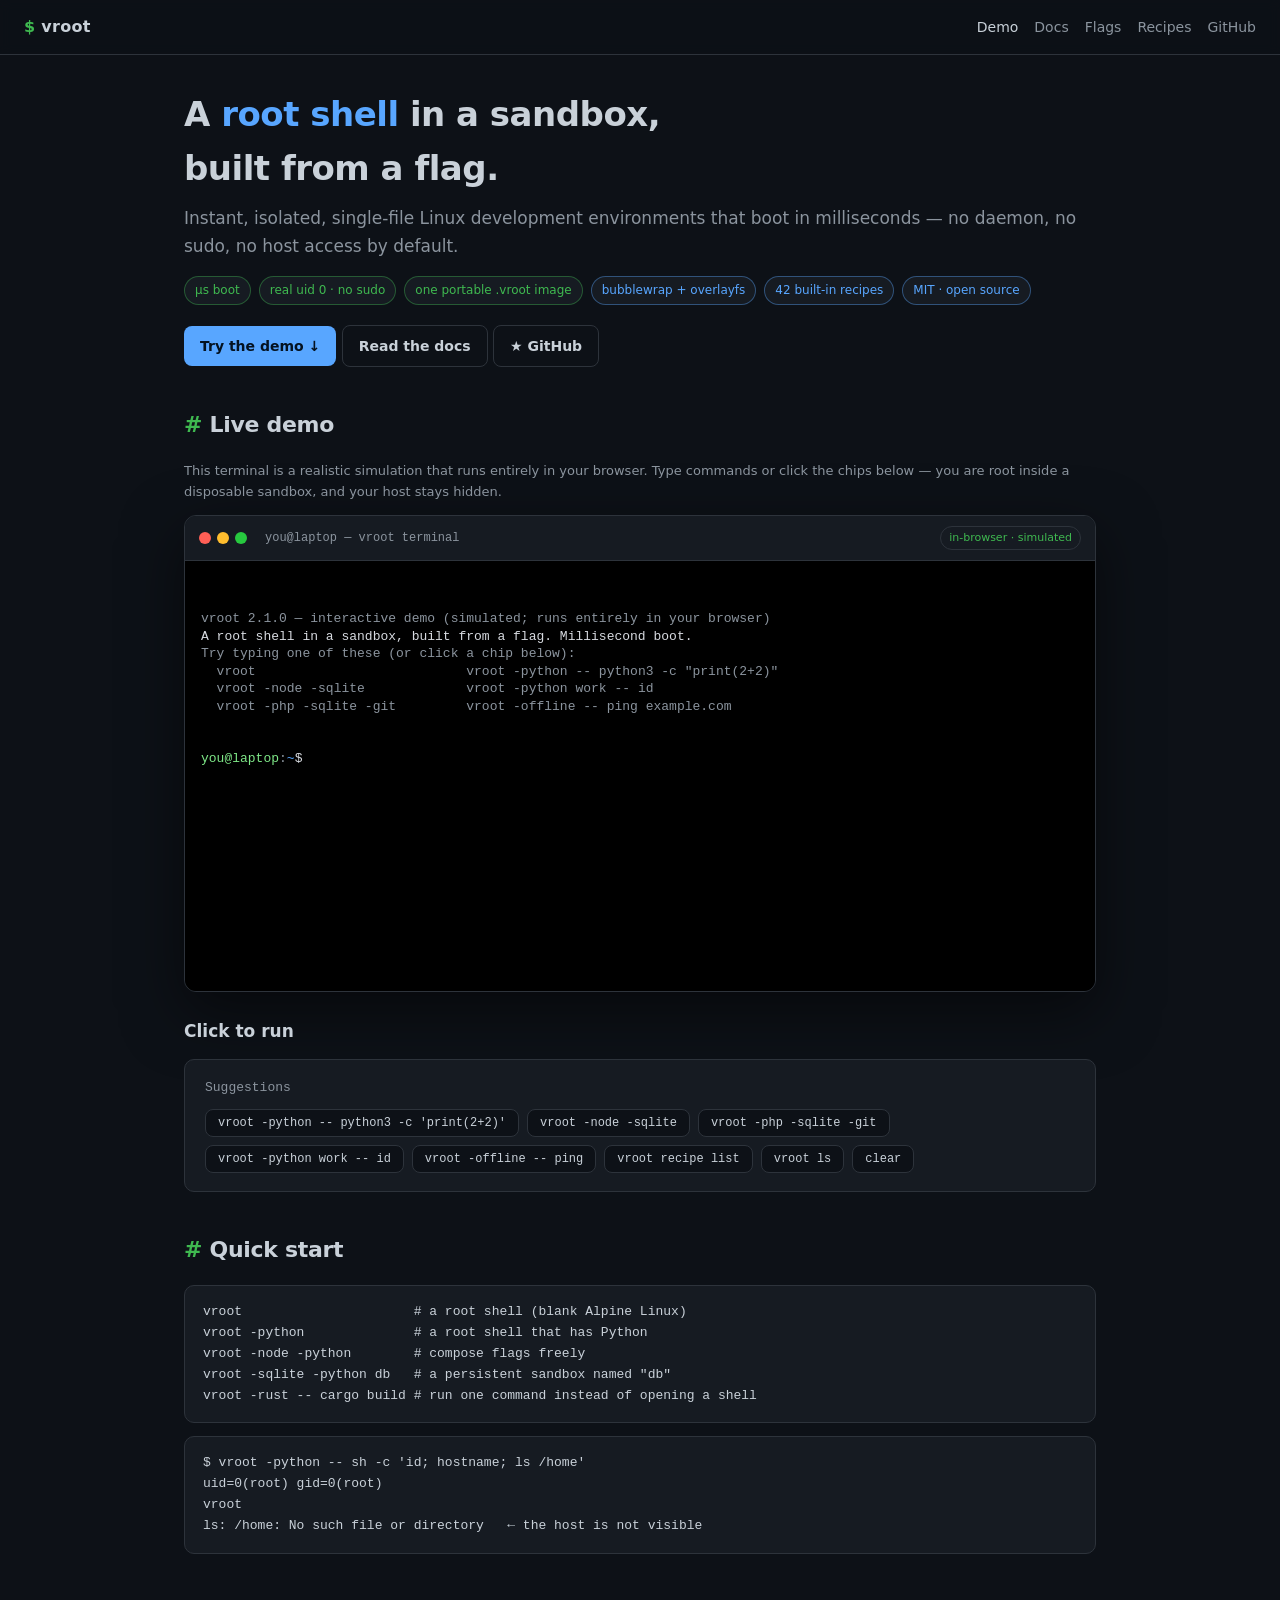
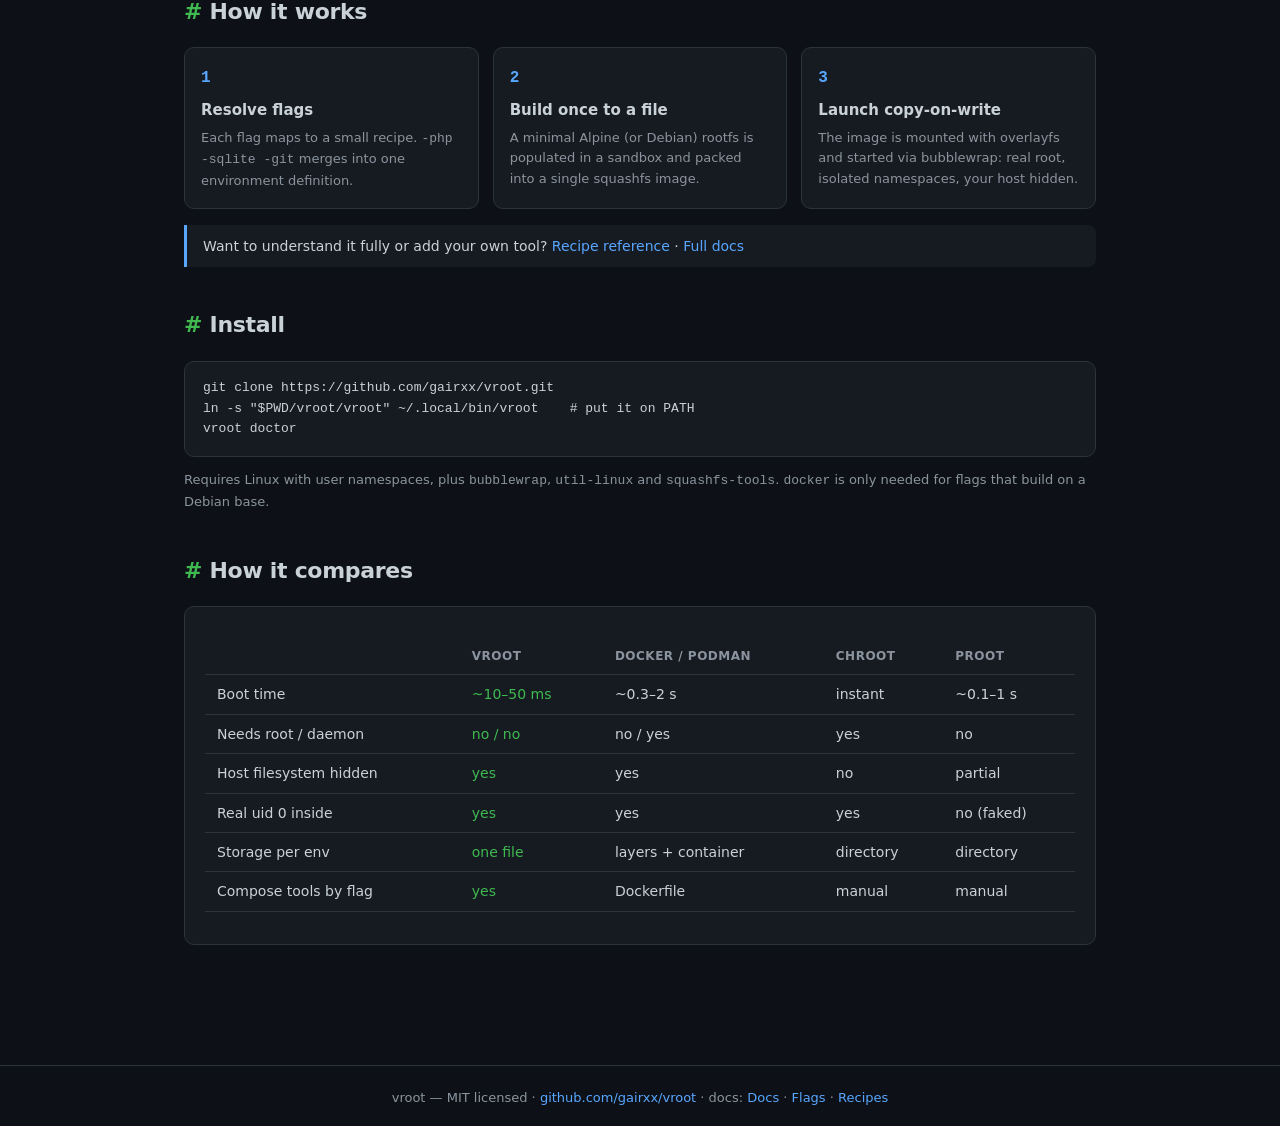
==== index.html @ 95943acd "gh-pages: 2.1.0, .vroot image type, filetype command" ====
<!DOCTYPE html>
<html lang="en">
<head>
<meta charset="utf-8">
<meta name="viewport" content="width=device-width, initial-scale=1">
<title>vroot — a root shell in a sandbox: instant, isolated, single-file Linux environments</title>
<meta name="description" content="vroot gives you an instant, isolated Linux root shell built from a flag. Lightweight Docker, proot and chroot alternative with no daemon and no sudo. Try the live interactive demo.">
<meta name="keywords" content="root shell sandbox, unprivileged sandbox, container alternative, proot alternative, chroot alternative, bubblewrap, overlayfs, user namespaces, docker alternative, isolated dev shell, single-file environment, root without sudo">
<meta property="og:title" content="vroot — a root shell in a sandbox">
<meta property="og:description" content="Instant, isolated, single-file Linux development environments built from a flag. No daemon, no sudo, millisecond boot.">
<meta property="og:type" content="website">
<meta property="og:url" content="https://gairxx.github.io/vroot/">
<link rel="stylesheet" href="style.css">
<link rel="icon" href="data:image/svg+xml,<svg xmlns='http://www.w3.org/2000/svg' viewBox='0 0 100 100'><text y='.9em' font-size='90'>🐚</text></svg>">
</head>
<body>

<nav>
  <div class="brand"><span class="dot">$</span> vroot</div>
  <div class="links">
    <a href="." class="active">Demo</a>
    <a href="docs.html">Docs</a>
    <a href="flags.html">Flags</a>
    <a href="recipes.html">Recipes</a>
    <a href="https://github.com/gairxx/vroot" target="_blank" rel="noopener">GitHub</a>
  </div>
</nav>

<div class="container">

  <header class="hero">
    <h1>A <span class="accent">root shell</span> in a sandbox,<br>built from a flag.</h1>
    <p>Instant, isolated, single-file Linux development environments that boot in
    milliseconds — no daemon, no sudo, no host access by default.</p>
    <div class="badges">
      <span class="badge g">µs boot</span>
      <span class="badge g">real uid 0 · no sudo</span>
      <span class="badge g">one portable .vroot image</span>
      <span class="badge b">bubblewrap + overlayfs</span>
      <span class="badge b">42 built-in recipes</span>
      <span class="badge b">MIT · open source</span>
    </div>
    <p>
      <a class="btn" href="#demo">Try the demo ↓</a>
      <a class="btn ghost" href="docs.html">Read the docs</a>
      <a class="btn ghost" href="https://github.com/gairxx/vroot" target="_blank" rel="noopener">★ GitHub</a>
    </p>
  </header>

  <!-- ================= INTERACTIVE DEMO ================= -->
  <section id="demo">
    <h2><span class="hash">#</span> Live demo</h2>
    <p class="note">This terminal is a realistic simulation that runs entirely in
    your browser. Type commands or click the chips below — you are root inside a
    disposable sandbox, and your host stays hidden.</p>

    <div class="term-wrap">
      <div class="term-head">
        <div class="dots"><span class="dot r"></span><span class="dot y"></span><span class="dot g"></span></div>
        <span class="title">you@laptop — vroot terminal</span>
        <span class="tag">in-browser · simulated</span>
      </div>
      <div class="term" id="term" tabindex="0">
        <div id="term-out"></div>
        <div class="in" id="term-in">
          <span id="term-prompt"></span>
          <input id="term-input" type="text" spellcheck="false" autocomplete="off" autocapitalize="off" aria-label="terminal input">
        </div>
      </div>
    </div>

    <h3>Click to run</h3>
    <div class="card">
      <p class="mono" style="margin:0 0 10px;color:var(--muted)">Suggestions</p>
      <div class="chips">
        <button class="chip" onclick="vrootDemoRun('vroot -python -- python3 -c \'print(2+2)\'')">vroot -python -- python3 -c 'print(2+2)'</button>
        <button class="chip" onclick="vrootDemoRun('vroot -node -sqlite')">vroot -node -sqlite</button>
        <button class="chip" onclick="vrootDemoRun('vroot -php -sqlite -git -- php -v | head -1')">vroot -php -sqlite -git</button>
        <button class="chip" onclick="vrootDemoRun('vroot -python work -- id')">vroot -python work -- id</button>
        <button class="chip" onclick="vrootDemoRun('vroot -offline -- ping example.com')">vroot -offline -- ping</button>
        <button class="chip" onclick="vrootDemoRun('vroot recipe list')">vroot recipe list</button>
        <button class="chip" onclick="vrootDemoRun('vroot ls')">vroot ls</button>
        <button class="chip" onclick="vrootDemoRun('clear')">clear</button>
      </div>
    </div>
  </section>

  <!-- ================= QUICK START ================= -->
  <section id="quickstart">
    <h2><span class="hash">#</span> Quick start</h2>
    <pre class="code-block"><code>vroot                      # a root shell (blank Alpine Linux)
vroot -python              # a root shell that has Python
vroot -node -python        # compose flags freely
vroot -sqlite -python db   # a persistent sandbox named "db"
vroot -rust -- cargo build # run one command instead of opening a shell</code></pre>
    <pre class="code-block"><code>$ vroot -python -- sh -c 'id; hostname; ls /home'
uid=0(root) gid=0(root)
vroot
ls: /home: No such file or directory   ← the host is not visible</code></pre>
  </section>

  <!-- ================= HOW IT WORKS ================= -->
  <section id="how">
    <h2><span class="hash">#</span> How it works</h2>
    <div class="steps">
      <div class="step">
        <span class="n">1</span>
        <h4>Resolve flags</h4>
        <p>Each flag maps to a small recipe. <code>-php -sqlite -git</code> merges into one environment definition.</p>
      </div>
      <div class="step">
        <span class="n">2</span>
        <h4>Build once to a file</h4>
        <p>A minimal Alpine (or Debian) rootfs is populated in a sandbox and packed into a single squashfs image.</p>
      </div>
      <div class="step">
        <span class="n">3</span>
        <h4>Launch copy-on-write</h4>
        <p>The image is mounted with overlayfs and started via bubblewrap: real root, isolated namespaces, your host hidden.</p>
      </div>
    </div>
    <div class="callout">
      Want to understand it fully or add your own tool?
      <a href="recipes.html">Recipe reference</a> · <a href="docs.html">Full docs</a>
    </div>
  </section>

  <!-- ================= INSTALL ================= -->
  <section id="install">
    <h2><span class="hash">#</span> Install</h2>
    <pre class="code-block"><code>git clone https://github.com/gairxx/vroot.git
ln -s "$PWD/vroot/vroot" ~/.local/bin/vroot    # put it on PATH
vroot doctor</code></pre>
    <p class="note">Requires Linux with user namespaces, plus <code>bubblewrap</code>,
    <code>util-linux</code> and <code>squashfs-tools</code>. <code>docker</code> is only
    needed for flags that build on a Debian base.</p>
  </section>

  <!-- ================= COMPARISONS ================= -->
  <section id="compare">
    <h2><span class="hash">#</span> How it compares</h2>
    <div class="card" style="overflow-x:auto">
      <table>
        <thead><tr><th></th><th><b>vroot</b></th><th>Docker / Podman</th><th>chroot</th><th>proot</th></tr></thead>
        <tbody>
          <tr><td>Boot time</td><td><span class="c-grn" style="color:var(--green)">~10–50 ms</span></td><td>~0.3–2 s</td><td>instant</td><td>~0.1–1 s</td></tr>
          <tr><td>Needs root / daemon</td><td><span class="c-grn" style="color:var(--green)">no / no</span></td><td>no / yes</td><td>yes</td><td>no</td></tr>
          <tr><td>Host filesystem hidden</td><td><span class="c-grn" style="color:var(--green)">yes</span></td><td>yes</td><td>no</td><td>partial</td></tr>
          <tr><td>Real uid 0 inside</td><td><span class="c-grn" style="color:var(--green)">yes</span></td><td>yes</td><td>yes</td><td>no (faked)</td></tr>
          <tr><td>Storage per env</td><td><span class="c-grn" style="color:var(--green)">one file</span></td><td>layers + container</td><td>directory</td><td>directory</td></tr>
          <tr><td>Compose tools by flag</td><td><span class="c-grn" style="color:var(--green)">yes</span></td><td>Dockerfile</td><td>manual</td><td>manual</td></tr>
        </tbody>
      </table>
    </div>
  </section>

</div>

<footer>
  vroot — MIT licensed · <a href="https://github.com/gairxx/vroot" target="_blank" rel="noopener">github.com/gairxx/vroot</a>
  · docs: <a href="docs.html">Docs</a> · <a href="flags.html">Flags</a> · <a href="recipes.html">Recipes</a>
</footer>

<script src="app.js"></script>
<script>
  function vrootDemoRun(line) {
    var el = document.getElementById('term-input');
    var val = el.value;
    el.value = line;
    if (window.__vrootDemo) window.__vrootDemo.run(line);
    el.value = val;
  }
</script>
</body>
</html>
---- style.css ----
:root {
  --bg: #0d1117;
  --bg2: #161b22;
  --bg3: #1f2630;
  --border: #2d333b;
  --fg: #c9d1d9;
  --muted: #8b949e;
  --accent: #58a6ff;
  --green: #3fb950;
  --yellow: #d29922;
  --red: #f85149;
  --pink: #bc8cff;
  --cyan: #39c5cf;
}

* { box-sizing: border-box; }

html, body { margin: 0; padding: 0; }

body {
  background: var(--bg);
  color: var(--fg);
  font-family: "Inter", "Segoe UI", system-ui, -apple-system, sans-serif;
  line-height: 1.6;
}

a { color: var(--accent); text-decoration: none; }
a:hover { text-decoration: underline; }

pre, code, .term, .mono {
  font-family: "JetBrains Mono", "Fira Code", ui-monospace, SFMono-Regular, Menlo, Monaco, monospace;
  font-size: 13px;
}

/* ---------- nav ---------- */
nav {
  display: flex; align-items: center; gap: 18px;
  padding: 14px 24px;
  position: sticky; top: 0; z-index: 10;
  background: rgba(13,17,23,.92);
  backdrop-filter: blur(6px);
  border-bottom: 1px solid var(--border);
}
nav .brand { font-weight: 700; letter-spacing: .3px; color: var(--fg); }
nav .brand .dot { color: var(--green); }
nav .links { margin-left: auto; display: flex; gap: 16px; }
nav .links a { color: var(--muted); font-size: 14px; }
nav .links a:hover, nav .links a.active { color: var(--fg); }

/* ---------- layout ---------- */
.container { max-width: 960px; margin: 0 auto; padding: 32px 24px 80px; }

.hero { margin-bottom: 28px; }
.hero h1 { font-size: 34px; margin: 0 0 10px; letter-spacing: -.5px; }
.hero h1 .accent { color: var(--accent); }
.hero p { font-size: 17px; color: var(--muted); margin: 0 0 16px; }
.hero .sub {
  display: inline-block; background: var(--bg2); border: 1px solid var(--border);
  padding: 6px 12px; border-radius: 8px; color: var(--muted); font-size: 13px;
}

/* ---------- terminal ---------- */
.term-wrap { border: 1px solid var(--border); border-radius: 12px; overflow: hidden; box-shadow: 0 20px 60px rgba(0,0,0,.5); }
.term-head {
  display: flex; align-items: center; gap: 8px; background: var(--bg2);
  padding: 10px 14px; border-bottom: 1px solid var(--border);
}
.term-head .dots { display: flex; gap: 6px; }
.term-head .dot { width: 12px; height: 12px; border-radius: 50%; }
.term-head .dot.r { background: #ff5f56; }
.term-head .dot.y { background: #ffbd2e; }
.term-head .dot.g { background: #27c93f; }
.term-head .title { margin-left: 10px; color: var(--muted); font-size: 12px; font-family: ui-monospace, monospace; }
.term-head .tag { margin-left: auto; color: var(--green); font-size: 11px; border: 1px solid var(--border); padding: 2px 8px; border-radius: 999px; }

.term {
  background: #000;
  height: 430px; overflow-y: auto; padding: 14px 16px;
  color: #d7dae0; line-height: 1.35; white-space: pre-wrap; word-break: break-word;
  cursor: text;
}
.term::selection, .term .sel { background: rgba(88,166,255,.3); }

.term .c-host { color: #7ee787; }
.term .c-root { color: #ff7b72; font-weight: 600; }
.term .c-fg   { color: #d7dae0; }
.term .c-mut  { color: #8b949e; }
.term .c-acc  { color: #58a6ff; }
.term .c-grn  { color: #3fb950; }
.term .c-ylw  { color: #d29922; }
.term .c-red  { color: #ff7b72; }
.term .c-pnk  { color: #bc8cff; }
.term .c-cyn  { color: #39c5cf; }

.term .in { display: flex; align-items: center; }
#term-input {
  background: transparent; border: 0; outline: 0; color: #d7dae0;
  font: inherit; flex: 1; margin-left: 0; padding: 0; caret-color: #58a6ff; min-width: 30px;
}
.term .caret { display: inline-block; width: 8px; height: 15px; background: #d7dae0; margin-left: 2px; animation: blink 1s steps(1) infinite; vertical-align: text-bottom; }
@keyframes blink { 50% { opacity: 0; } }

.term .hint { border-top: 1px dashed #2d333b; }

/* ---------- sections ---------- */
section { margin: 40px 0; }
h2 { font-size: 22px; letter-spacing: -.3px; }
h2 .hash { color: var(--green); }
h3 { font-size: 17px; margin: 26px 0 8px; }

.card {
  background: var(--bg2); border: 1px solid var(--border); border-radius: 10px;
  padding: 18px 20px; margin: 14px 0;
}

pre.code-block {
  background: var(--bg2); border: 1px solid var(--border); border-radius: 10px;
  padding: 16px 18px; overflow-x: auto; font-size: 13px;
}

code.inline { background: var(--bg2); border: 1px solid var(--border); padding: 1px 6px; border-radius: 5px; font-size: 12px; }

/* ---------- tables ---------- */
table { width: 100%; border-collapse: collapse; margin: 14px 0; font-size: 14px; }
th, td { text-align: left; padding: 8px 12px; border-bottom: 1px solid var(--border); }
th { color: var(--muted); font-weight: 600; font-size: 12px; text-transform: uppercase; letter-spacing: .5px; }
td code { font-size: 12px; }
tr:hover td { background: var(--bg3); }

/* ---------- badges ---------- */
.badges { display: flex; flex-wrap: wrap; gap: 8px; margin: 8px 0 20px; }
.badge {
  background: var(--bg2); border: 1px solid var(--border); color: var(--muted);
  font-size: 12px; padding: 4px 10px; border-radius: 999px;
}
.badge.g { color: var(--green); border-color: rgba(63,185,80,.4); }
.badge.b { color: var(--accent); border-color: rgba(88,166,255,.4); }

/* ---------- steps ---------- */
.steps { display: grid; grid-template-columns: repeat(auto-fit, minmax(220px, 1fr)); gap: 14px; margin: 16px 0; }
.step { background: var(--bg2); border: 1px solid var(--border); border-radius: 10px; padding: 16px; }
.step .n { color: var(--accent); font-weight: 700; font-family: ui-monospace, monospace; }
.step h4 { margin: 6px 0 6px; font-size: 15px; }
.step p { margin: 0; font-size: 13px; color: var(--muted); }

/* ---------- footer ---------- */
footer {
  border-top: 1px solid var(--border); padding: 22px 24px; text-align: center;
  color: var(--muted); font-size: 13px;
}

/* ---------- misc ---------- */
.btn {
  display: inline-block; background: var(--accent); color: #041220; font-weight: 600;
  padding: 9px 16px; border-radius: 8px; font-size: 14px;
}
.btn:hover { text-decoration: none; filter: brightness(1.1); }
.btn.ghost { background: transparent; color: var(--fg); border: 1px solid var(--border); }

.note { font-size: 13px; color: var(--muted); }
.chips { display: flex; flex-wrap: wrap; gap: 8px; }
.chip {
  background: var(--bg); border: 1px solid var(--border); color: var(--fg);
  font-family: ui-monospace, mono, monospace; font-size: 12px; padding: 6px 12px;
  border-radius: 8px; cursor: pointer; text-align: left;
}
.chip:hover { border-color: var(--accent); color: var(--accent); background: var(--bg3); }
.callout {
  border-left: 3px solid var(--accent); background: var(--bg2);
  padding: 10px 16px; border-radius: 0 8px 8px 0; font-size: 14px;
}
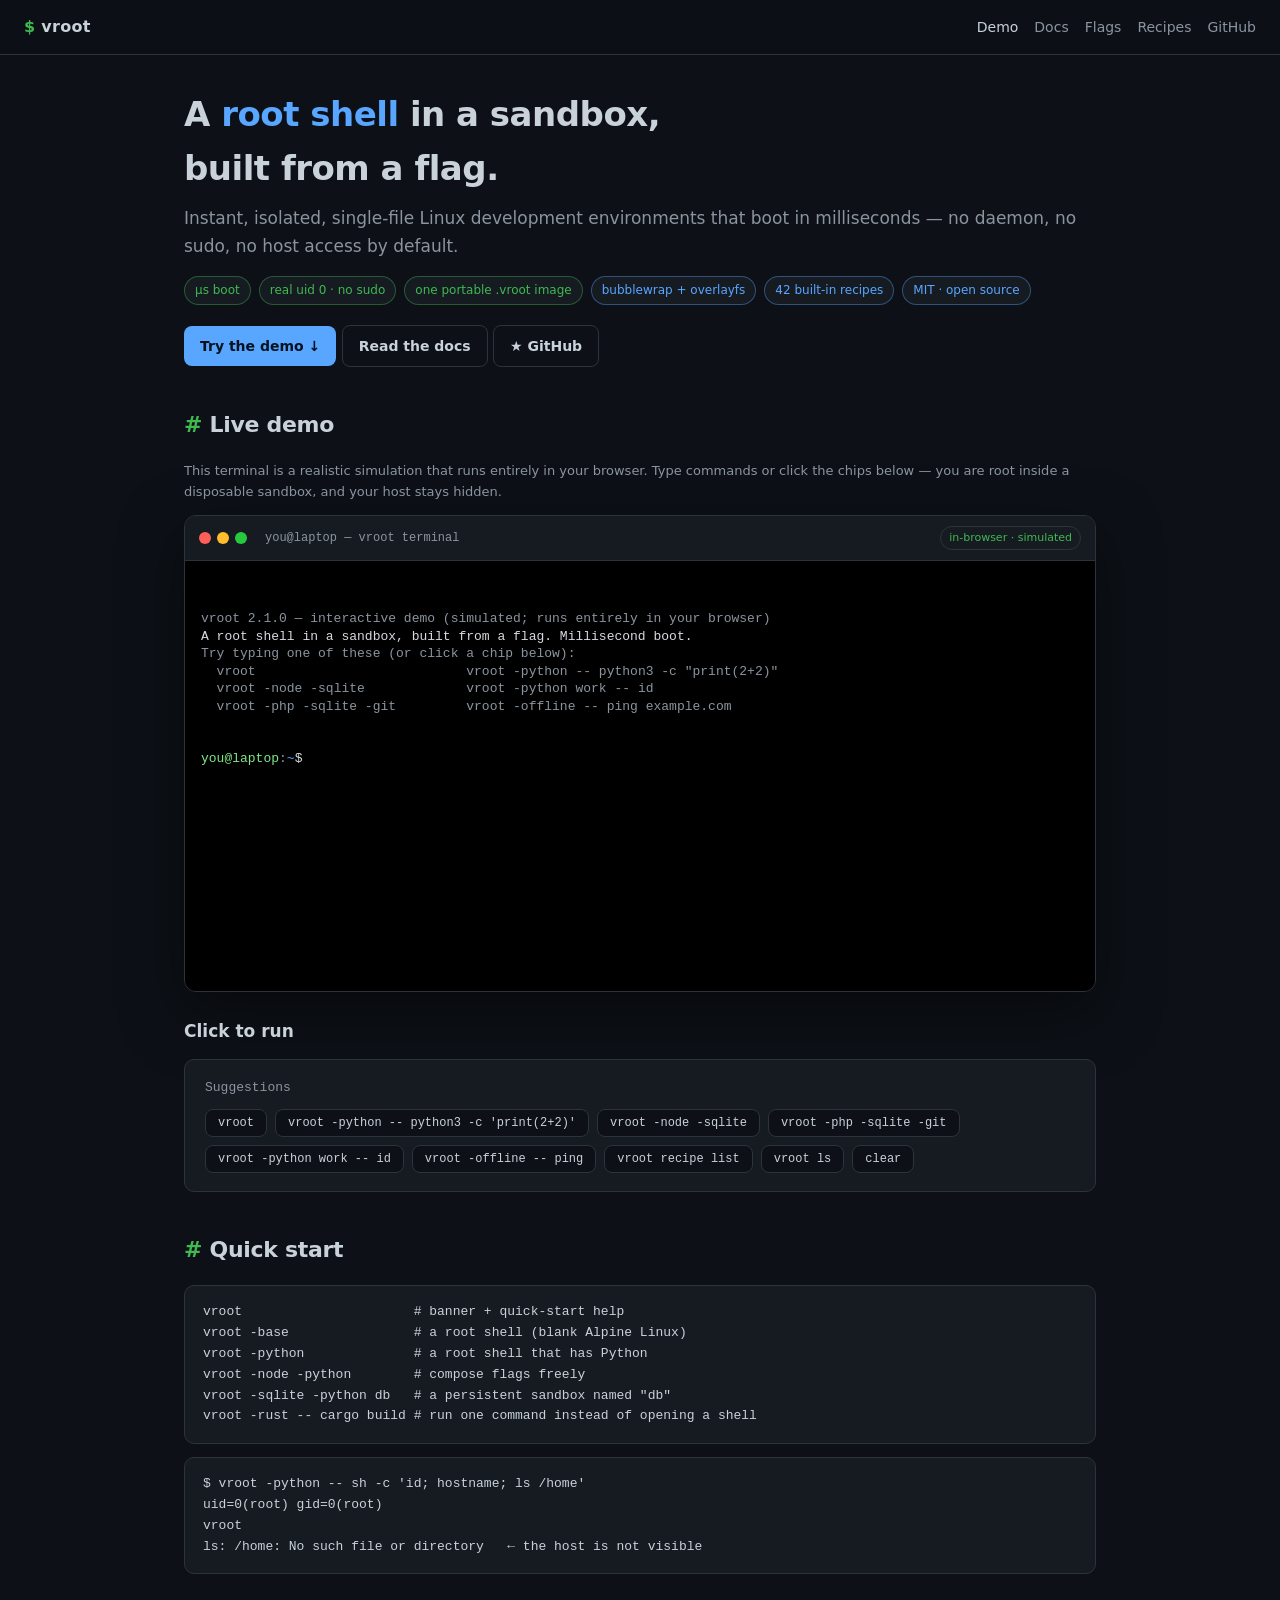
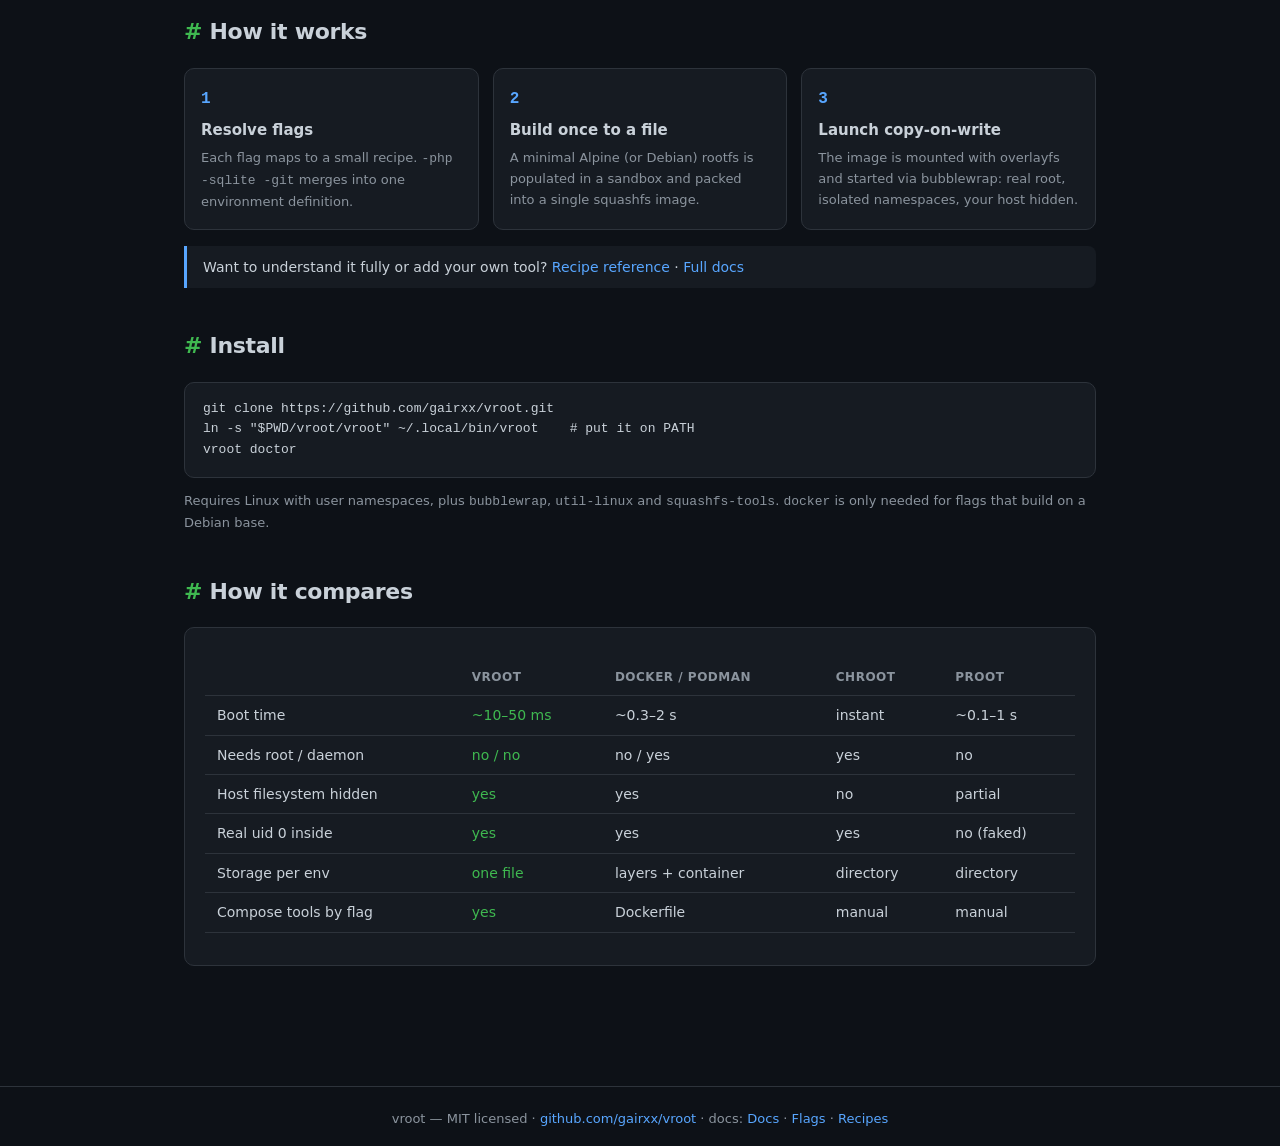
==== commit 2b6e0fe5: "gh-pages: bare 'vroot' shows ASCII banner + quick start" ====
--- a/index.html
+++ b/index.html
@@ -73,6 +73,7 @@
     <div class="card">
       <p class="mono" style="margin:0 0 10px;color:var(--muted)">Suggestions</p>
       <div class="chips">
+        <button class="chip" onclick="vrootDemoRun('vroot')">vroot</button>
         <button class="chip" onclick="vrootDemoRun('vroot -python -- python3 -c \'print(2+2)\'')">vroot -python -- python3 -c 'print(2+2)'</button>
         <button class="chip" onclick="vrootDemoRun('vroot -node -sqlite')">vroot -node -sqlite</button>
         <button class="chip" onclick="vrootDemoRun('vroot -php -sqlite -git -- php -v | head -1')">vroot -php -sqlite -git</button>
@@ -88,7 +89,8 @@
   <!-- ================= QUICK START ================= -->
   <section id="quickstart">
     <h2><span class="hash">#</span> Quick start</h2>
-    <pre class="code-block"><code>vroot                      # a root shell (blank Alpine Linux)
+    <pre class="code-block"><code>vroot                      # banner + quick-start help
+vroot -base                # a root shell (blank Alpine Linux)
 vroot -python              # a root shell that has Python
 vroot -node -python        # compose flags freely
 vroot -sqlite -python db   # a persistent sandbox named "db"
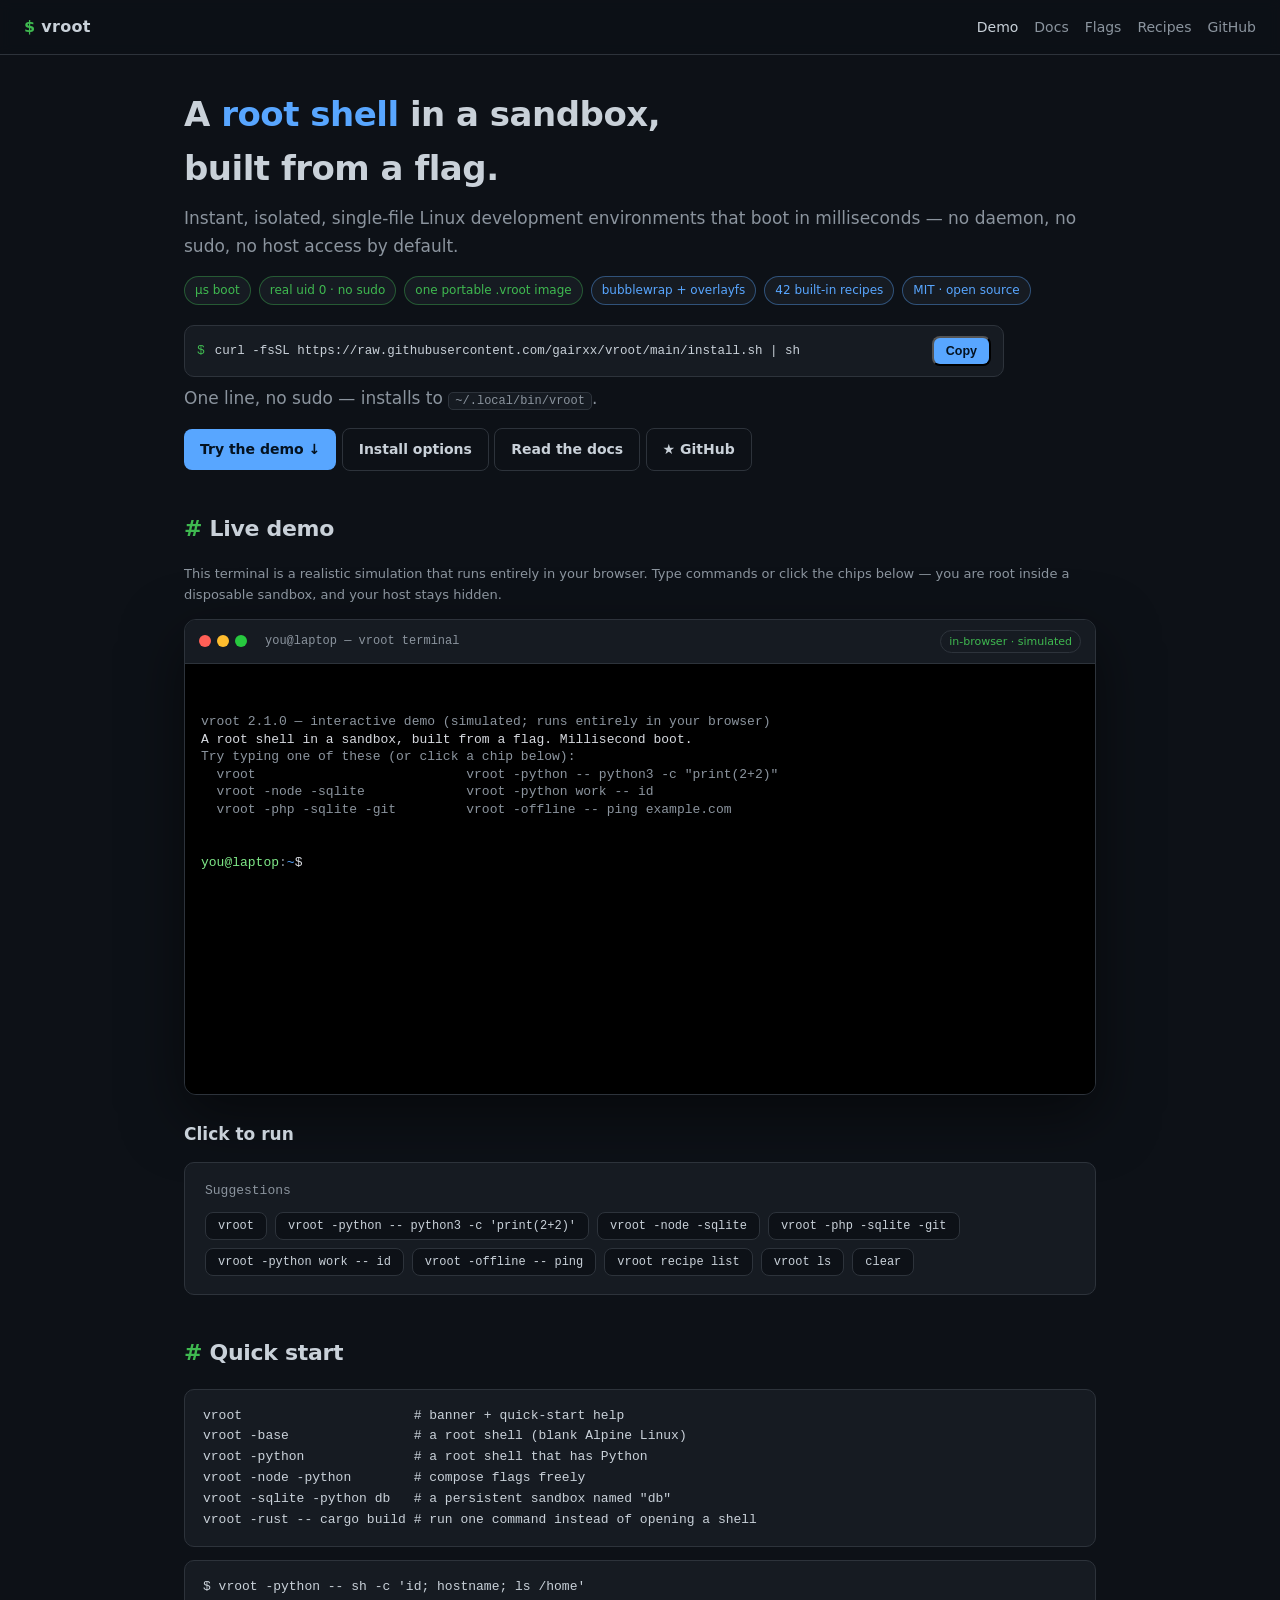
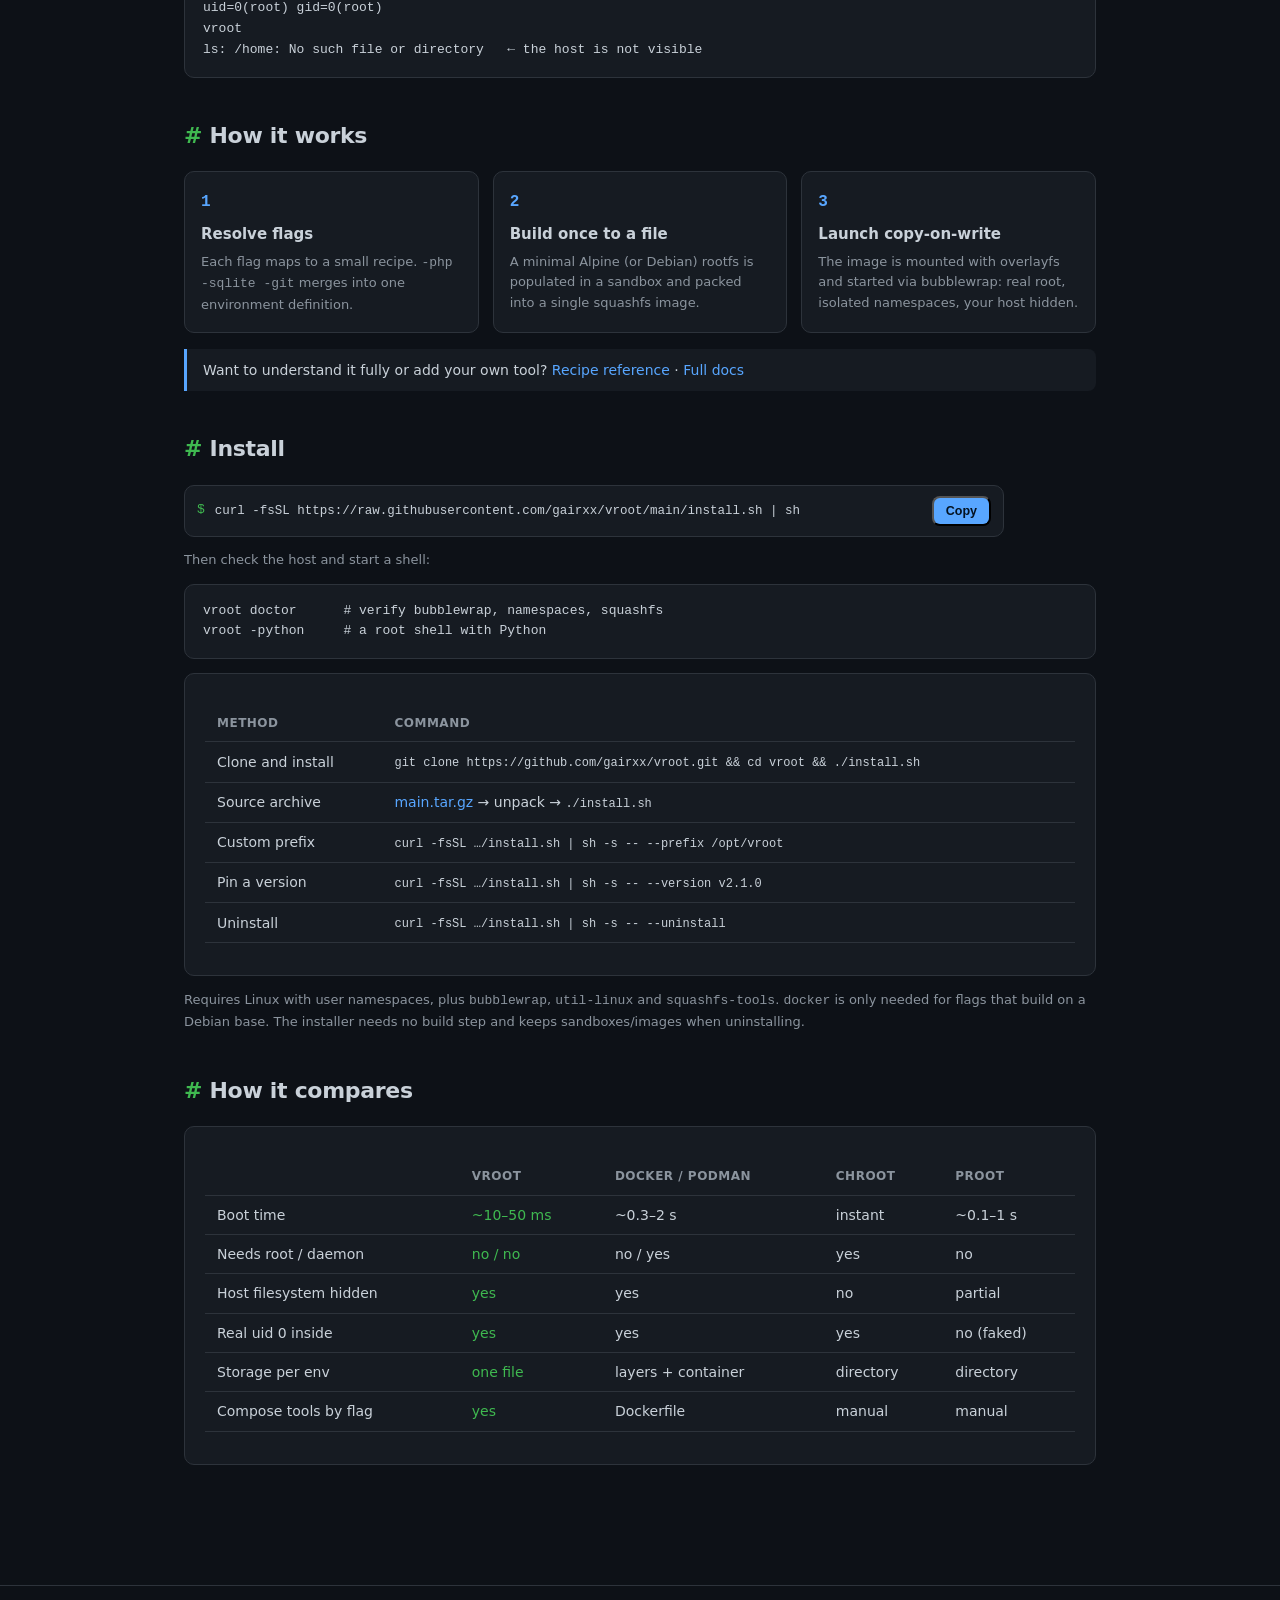
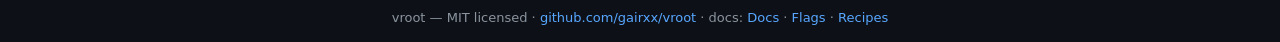
==== commit 800b7e54: "site: one-line install with copy buttons" ====
--- a/index.html
+++ b/index.html
@@ -40,8 +40,15 @@
       <span class="badge b">42 built-in recipes</span>
       <span class="badge b">MIT · open source</span>
     </div>
+    <div class="install-strip">
+      <span class="prompt">$</span>
+      <code>curl -fsSL https://raw.githubusercontent.com/gairxx/vroot/main/install.sh | sh</code>
+      <button class="btn copy-btn" type="button" data-copy="curl -fsSL https://raw.githubusercontent.com/gairxx/vroot/main/install.sh | sh">Copy</button>
+    </div>
+    <p class="note" style="margin-top:-2px">One line, no sudo — installs to <code class="inline">~/.local/bin/vroot</code>.</p>
     <p>
       <a class="btn" href="#demo">Try the demo ↓</a>
+      <a class="btn ghost" href="#install">Install options</a>
       <a class="btn ghost" href="docs.html">Read the docs</a>
       <a class="btn ghost" href="https://github.com/gairxx/vroot" target="_blank" rel="noopener">★ GitHub</a>
     </p>
@@ -74,7 +81,7 @@
       <p class="mono" style="margin:0 0 10px;color:var(--muted)">Suggestions</p>
       <div class="chips">
         <button class="chip" onclick="vrootDemoRun('vroot')">vroot</button>
-        <button class="chip" onclick="vrootDemoRun('vroot -python -- python3 -c \'print(2+2)\'')">vroot -python -- python3 -c 'print(2+2)'</button>
+        <button class="chip" onclick="vrootDemoRun('vroot -python -- python3 -c \'print(2+2)\')">vroot -python -- python3 -c 'print(2+2)'</button>
         <button class="chip" onclick="vrootDemoRun('vroot -node -sqlite')">vroot -node -sqlite</button>
         <button class="chip" onclick="vrootDemoRun('vroot -php -sqlite -git -- php -v | head -1')">vroot -php -sqlite -git</button>
         <button class="chip" onclick="vrootDemoRun('vroot -python work -- id')">vroot -python work -- id</button>
@@ -130,12 +137,29 @@
   <!-- ================= INSTALL ================= -->
   <section id="install">
     <h2><span class="hash">#</span> Install</h2>
-    <pre class="code-block"><code>git clone https://github.com/gairxx/vroot.git
-ln -s "$PWD/vroot/vroot" ~/.local/bin/vroot    # put it on PATH
-vroot doctor</code></pre>
+    <div class="install-strip">
+      <span class="prompt">$</span>
+      <code>curl -fsSL https://raw.githubusercontent.com/gairxx/vroot/main/install.sh | sh</code>
+      <button class="btn copy-btn" type="button" data-copy="curl -fsSL https://raw.githubusercontent.com/gairxx/vroot/main/install.sh | sh">Copy</button>
+    </div>
+    <p class="note">Then check the host and start a shell:</p>
+    <pre class="code-block"><code>vroot doctor      # verify bubblewrap, namespaces, squashfs
+vroot -python     # a root shell with Python</code></pre>
+
+    <div class="card" style="overflow-x:auto">
+      <table>
+        <tr><th>Method</th><th>Command</th></tr>
+        <tr><td>Clone and install</td><td><code>git clone https://github.com/gairxx/vroot.git &amp;&amp; cd vroot &amp;&amp; ./install.sh</code></td></tr>
+        <tr><td>Source archive</td><td><a href="https://github.com/gairxx/vroot/archive/refs/heads/main.tar.gz">main.tar.gz</a> → unpack → <code>./install.sh</code></td></tr>
+        <tr><td>Custom prefix</td><td><code>curl -fsSL …/install.sh | sh -s -- --prefix /opt/vroot</code></td></tr>
+        <tr><td>Pin a version</td><td><code>curl -fsSL …/install.sh | sh -s -- --version v2.1.0</code></td></tr>
+        <tr><td>Uninstall</td><td><code>curl -fsSL …/install.sh | sh -s -- --uninstall</code></td></tr>
+      </table>
+    </div>
     <p class="note">Requires Linux with user namespaces, plus <code>bubblewrap</code>,
     <code>util-linux</code> and <code>squashfs-tools</code>. <code>docker</code> is only
-    needed for flags that build on a Debian base.</p>
+    needed for flags that build on a Debian base. The installer needs no build step and
+    keeps sandboxes/images when uninstalling.</p>
   </section>
 
   <!-- ================= COMPARISONS ================= -->
@@ -165,6 +189,40 @@
 
 <script src="app.js"></script>
 <script>
+  (function () {
+    function flash(btn, text) {
+      var prev = btn.textContent;
+      btn.textContent = text;
+      btn.classList.add('copied');
+      setTimeout(function () { btn.textContent = prev; btn.classList.remove('copied'); }, 1600);
+    }
+    function fallback(text, btn) {
+      var ta = document.createElement('textarea');
+      ta.value = text; ta.setAttribute('readonly', '');
+      ta.style.position = 'fixed'; ta.style.left = '-9999px';
+      document.body.appendChild(ta); ta.select();
+      try { document.execCommand('copy'); flash(btn, 'Copied'); }
+      catch (e) { flash(btn, 'Select + copy'); }
+      document.body.removeChild(ta);
+    }
+    function copy(text, btn) {
+      if (navigator.clipboard && window.isSecureContext) {
+        navigator.clipboard.writeText(text).then(function () { flash(btn, 'Copied'); },
+          function () { fallback(text, btn); });
+      } else {
+        fallback(text, btn);
+      }
+    }
+    function init() {
+      document.querySelectorAll('[data-copy]').forEach(function (btn) {
+        btn.addEventListener('click', function () { copy(btn.getAttribute('data-copy'), btn); });
+      });
+    }
+    if (document.readyState === 'loading') document.addEventListener('DOMContentLoaded', init);
+    else init();
+  })();
+</script>
+<script>
   function vrootDemoRun(line) {
     var el = document.getElementById('term-input');
     var val = el.value;
--- a/style.css
+++ b/style.css
@@ -168,4 +168,17 @@
 .callout {
   border-left: 3px solid var(--accent); background: var(--bg2);
   padding: 10px 16px; border-radius: 0 8px 8px 0; font-size: 14px;
-}+}
+/* ---------- install strip ---------- */
+.install-strip {
+  display: flex; align-items: center; gap: 10px; flex-wrap: wrap;
+  background: var(--bg2); border: 1px solid var(--border); border-radius: 10px;
+  padding: 10px 12px; margin: 18px 0 10px; max-width: 820px;
+}
+.install-strip .prompt { color: var(--green); font-family: ui-monospace, monospace; font-size: 13px; }
+.install-strip code {
+  flex: 1; min-width: 240px; overflow-x: auto; white-space: nowrap;
+  font-size: 12.5px; color: var(--fg); background: transparent; border: 0; padding: 0;
+}
+.copy-btn { padding: 6px 12px; font-size: 12.5px; }
+.copy-btn.copied { background: transparent; color: var(--green); border: 1px solid rgba(63,185,80,.5); }
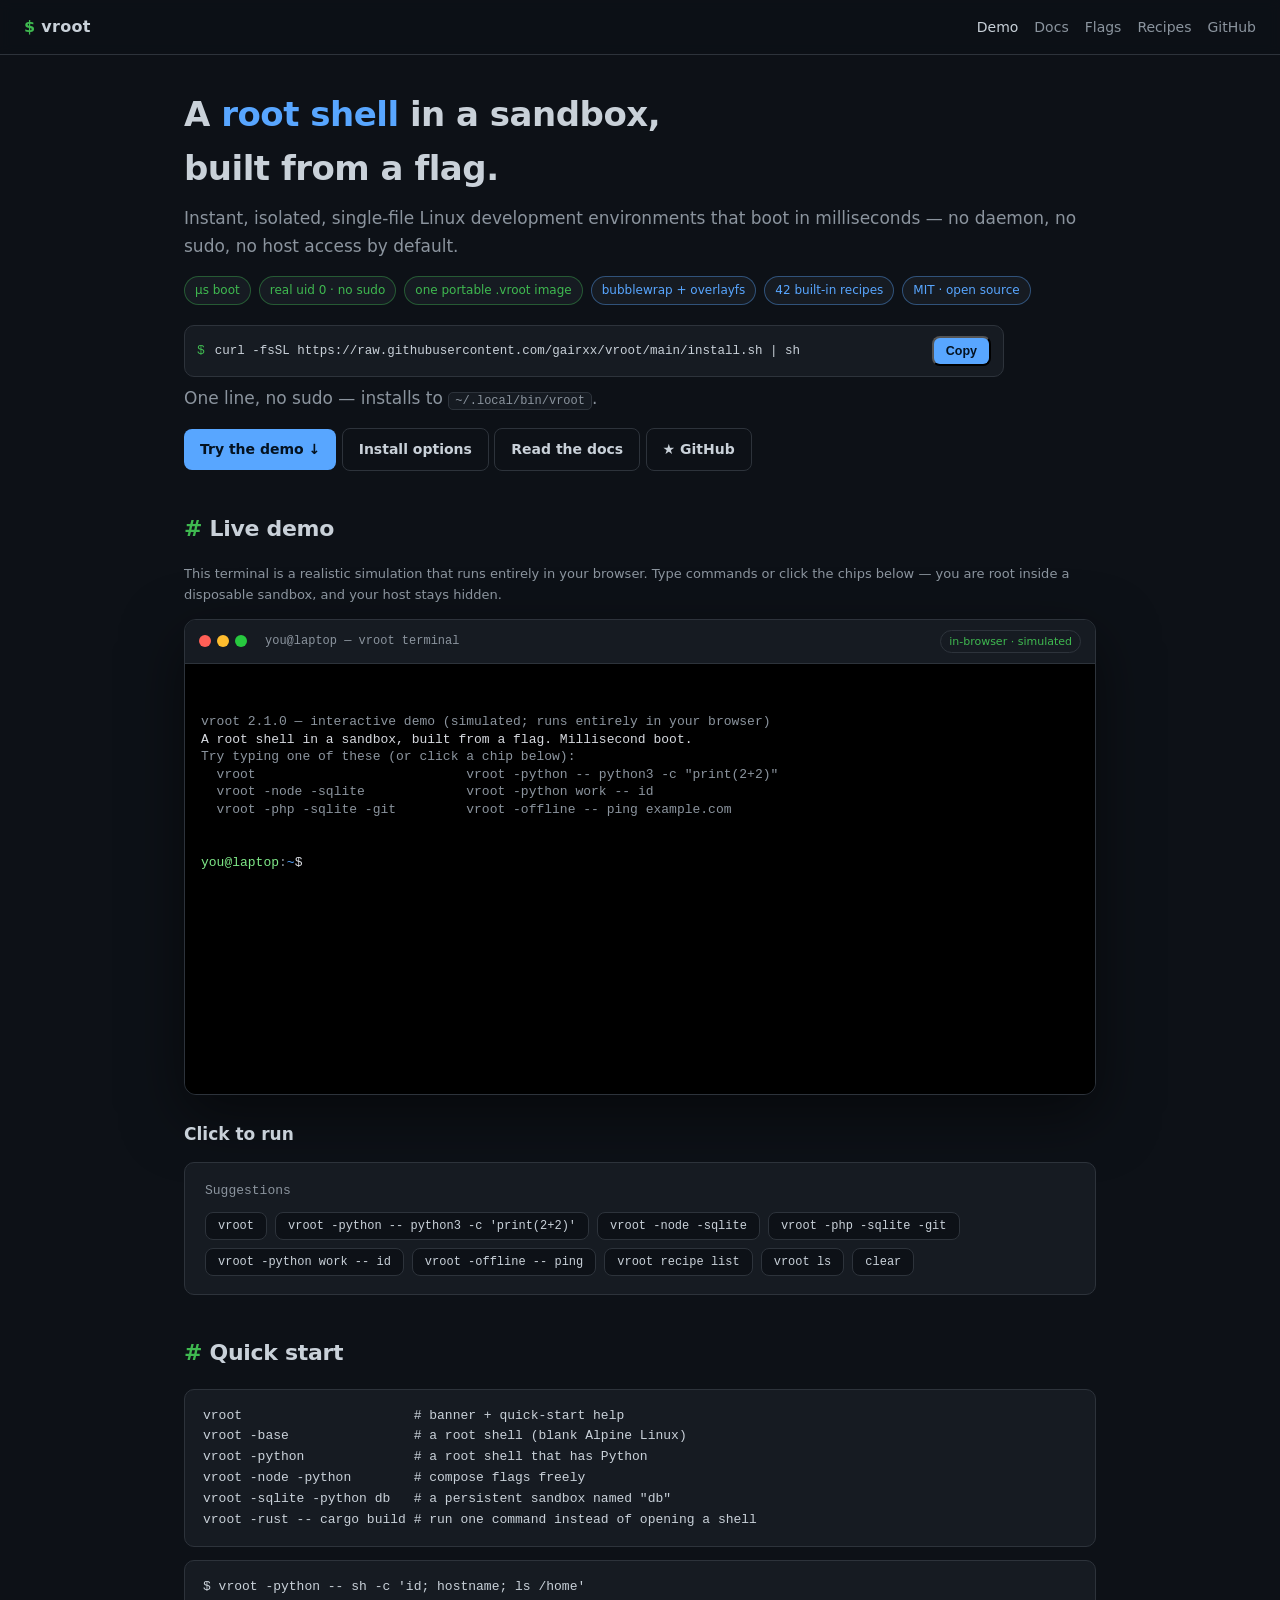
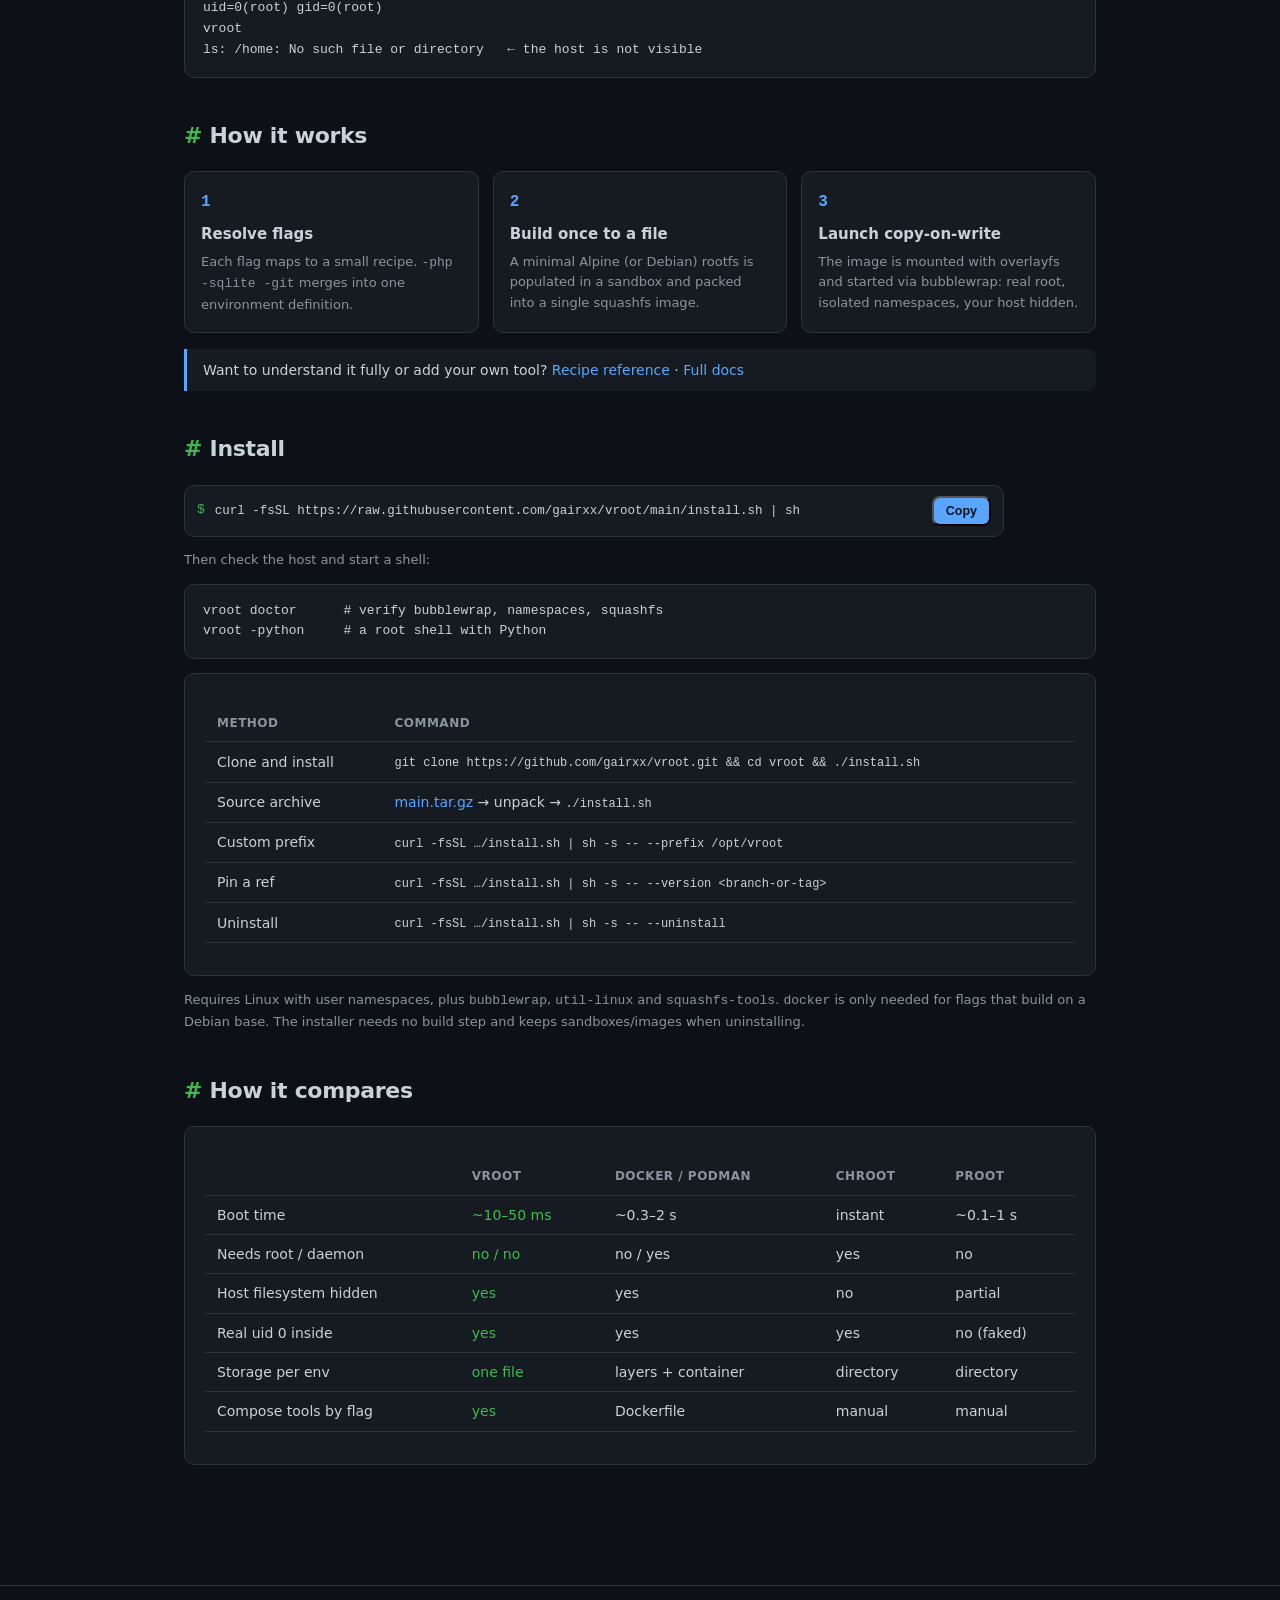
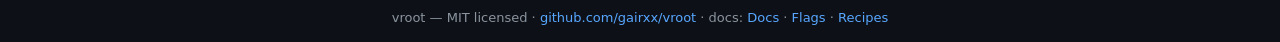
==== commit 4d89fb1b: "site: pin by ref, not a nonexistent tag" ====
--- a/index.html
+++ b/index.html
@@ -81,7 +81,7 @@
       <p class="mono" style="margin:0 0 10px;color:var(--muted)">Suggestions</p>
       <div class="chips">
         <button class="chip" onclick="vrootDemoRun('vroot')">vroot</button>
-        <button class="chip" onclick="vrootDemoRun('vroot -python -- python3 -c \'print(2+2)\')">vroot -python -- python3 -c 'print(2+2)'</button>
+        <button class="chip" onclick="vrootDemoRun(&quot;vroot -python -- python3 -c 'print(2+2)'&quot;)">vroot -python -- python3 -c 'print(2+2)'</button>
         <button class="chip" onclick="vrootDemoRun('vroot -node -sqlite')">vroot -node -sqlite</button>
         <button class="chip" onclick="vrootDemoRun('vroot -php -sqlite -git -- php -v | head -1')">vroot -php -sqlite -git</button>
         <button class="chip" onclick="vrootDemoRun('vroot -python work -- id')">vroot -python work -- id</button>
@@ -152,7 +152,7 @@
         <tr><td>Clone and install</td><td><code>git clone https://github.com/gairxx/vroot.git &amp;&amp; cd vroot &amp;&amp; ./install.sh</code></td></tr>
         <tr><td>Source archive</td><td><a href="https://github.com/gairxx/vroot/archive/refs/heads/main.tar.gz">main.tar.gz</a> → unpack → <code>./install.sh</code></td></tr>
         <tr><td>Custom prefix</td><td><code>curl -fsSL …/install.sh | sh -s -- --prefix /opt/vroot</code></td></tr>
-        <tr><td>Pin a version</td><td><code>curl -fsSL …/install.sh | sh -s -- --version v2.1.0</code></td></tr>
+        <tr><td>Pin a ref</td><td><code>curl -fsSL …/install.sh | sh -s -- --version &lt;branch-or-tag&gt;</code></td></tr>
         <tr><td>Uninstall</td><td><code>curl -fsSL …/install.sh | sh -s -- --uninstall</code></td></tr>
       </table>
     </div>
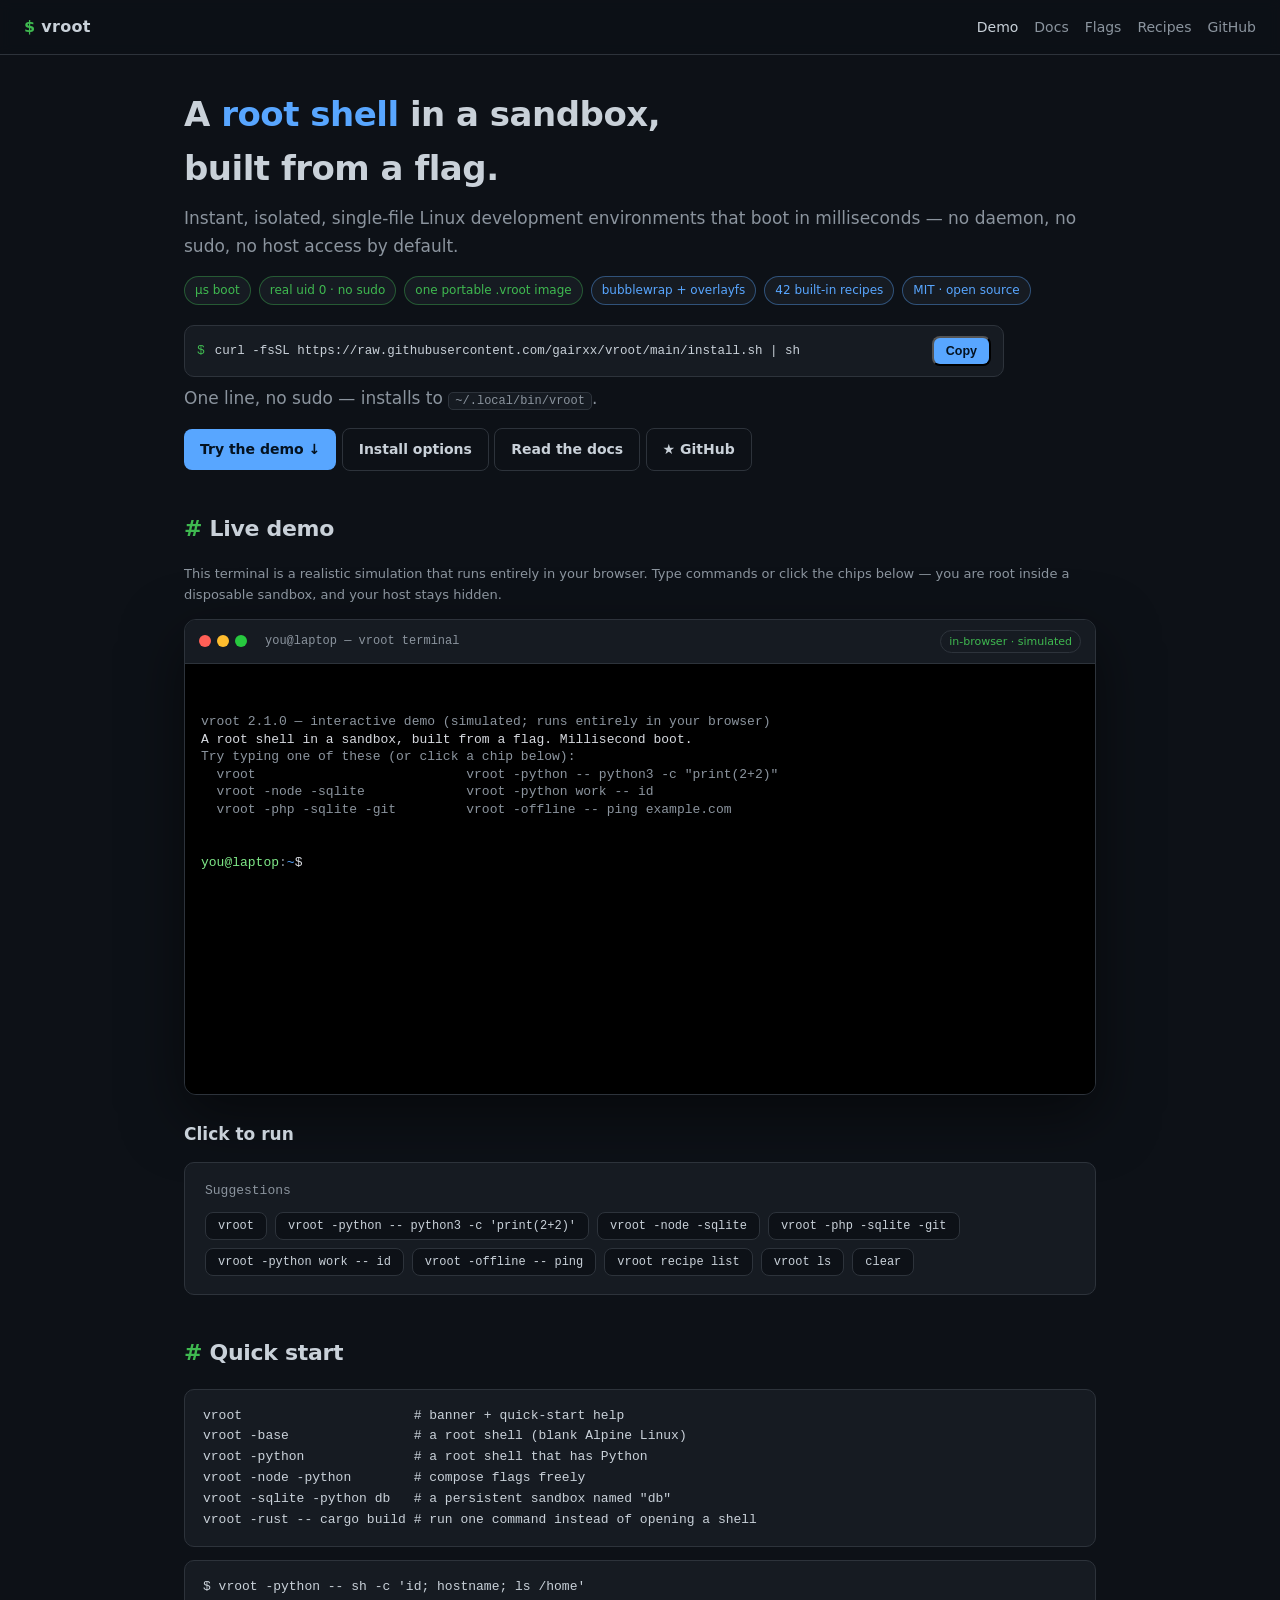
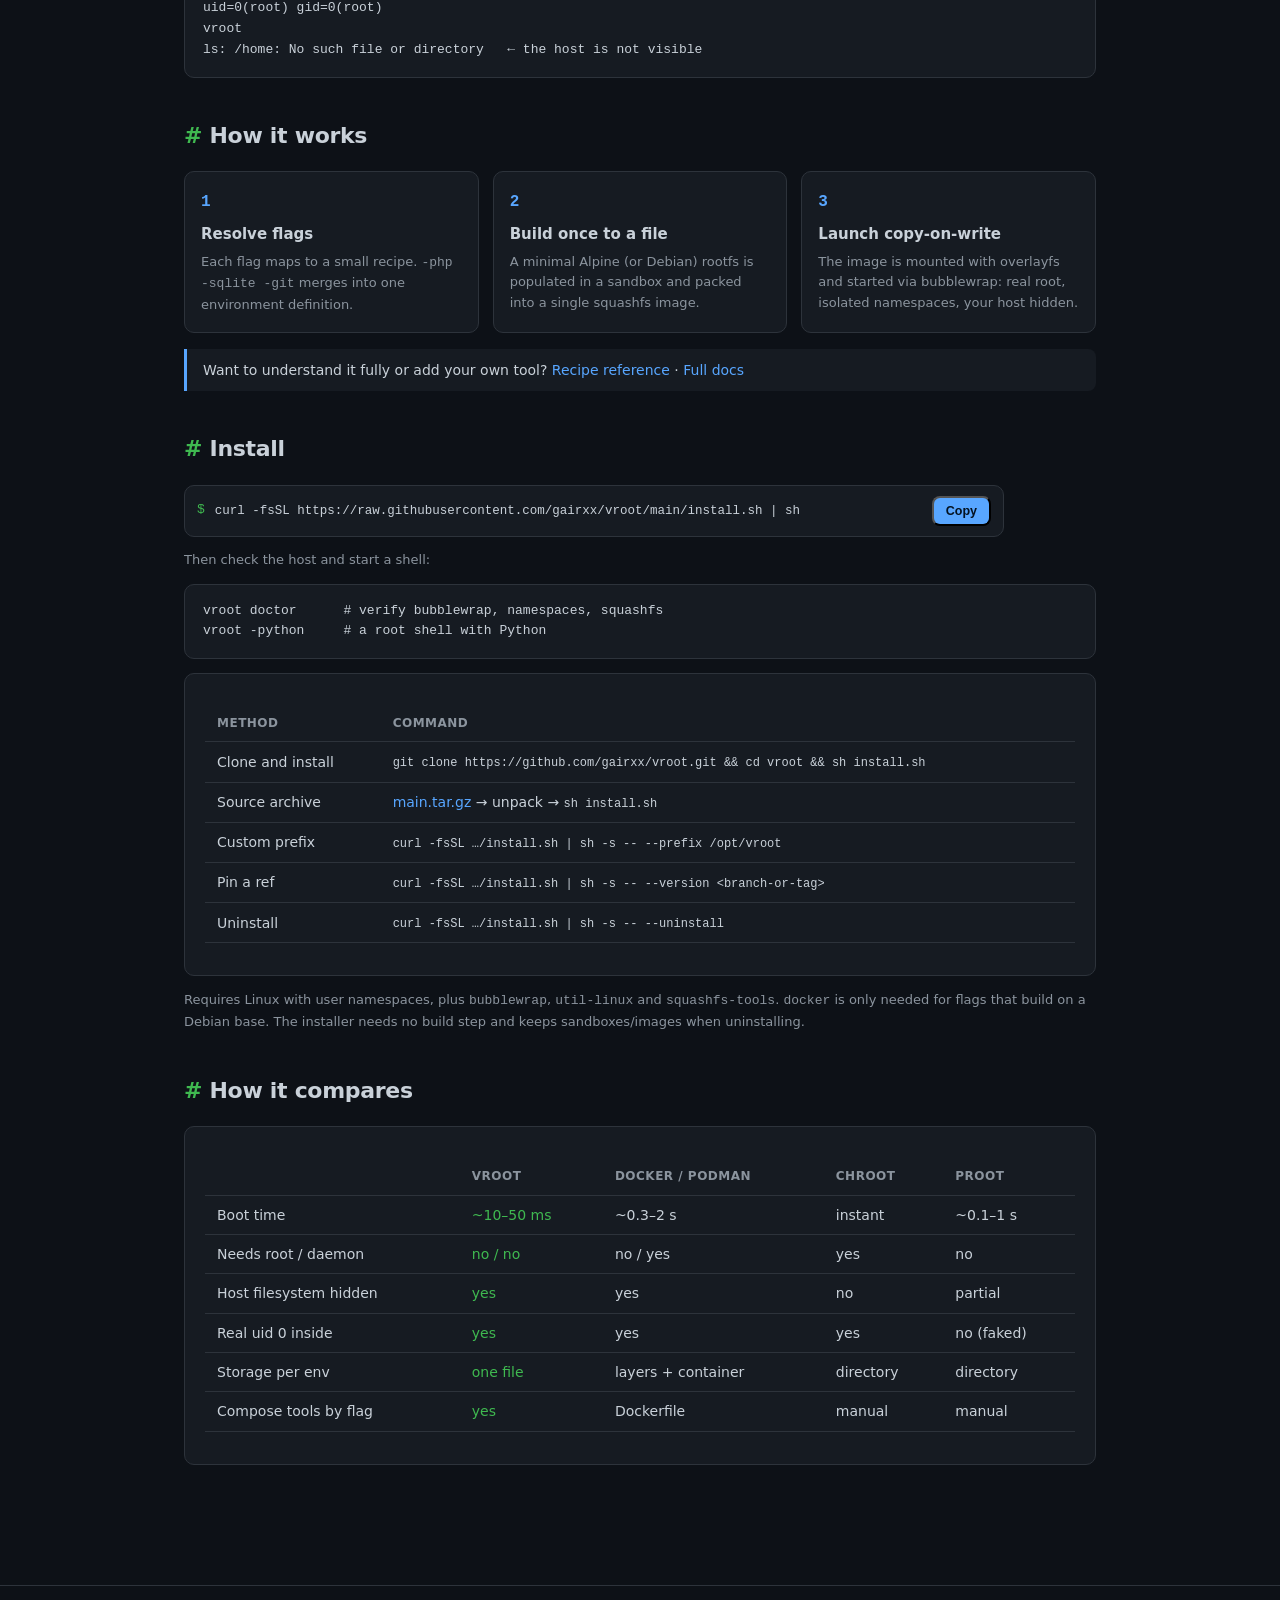
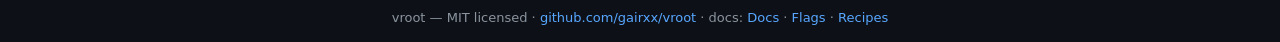
==== commit f906e77c: "site: clone/archive instructions run via sh" ====
--- a/index.html
+++ b/index.html
@@ -149,8 +149,8 @@
     <div class="card" style="overflow-x:auto">
       <table>
         <tr><th>Method</th><th>Command</th></tr>
-        <tr><td>Clone and install</td><td><code>git clone https://github.com/gairxx/vroot.git &amp;&amp; cd vroot &amp;&amp; ./install.sh</code></td></tr>
-        <tr><td>Source archive</td><td><a href="https://github.com/gairxx/vroot/archive/refs/heads/main.tar.gz">main.tar.gz</a> → unpack → <code>./install.sh</code></td></tr>
+        <tr><td>Clone and install</td><td><code>git clone https://github.com/gairxx/vroot.git &amp;&amp; cd vroot &amp;&amp; sh install.sh</code></td></tr>
+        <tr><td>Source archive</td><td><a href="https://github.com/gairxx/vroot/archive/refs/heads/main.tar.gz">main.tar.gz</a> → unpack → <code>sh install.sh</code></td></tr>
         <tr><td>Custom prefix</td><td><code>curl -fsSL …/install.sh | sh -s -- --prefix /opt/vroot</code></td></tr>
         <tr><td>Pin a ref</td><td><code>curl -fsSL …/install.sh | sh -s -- --version &lt;branch-or-tag&gt;</code></td></tr>
         <tr><td>Uninstall</td><td><code>curl -fsSL …/install.sh | sh -s -- --uninstall</code></td></tr>
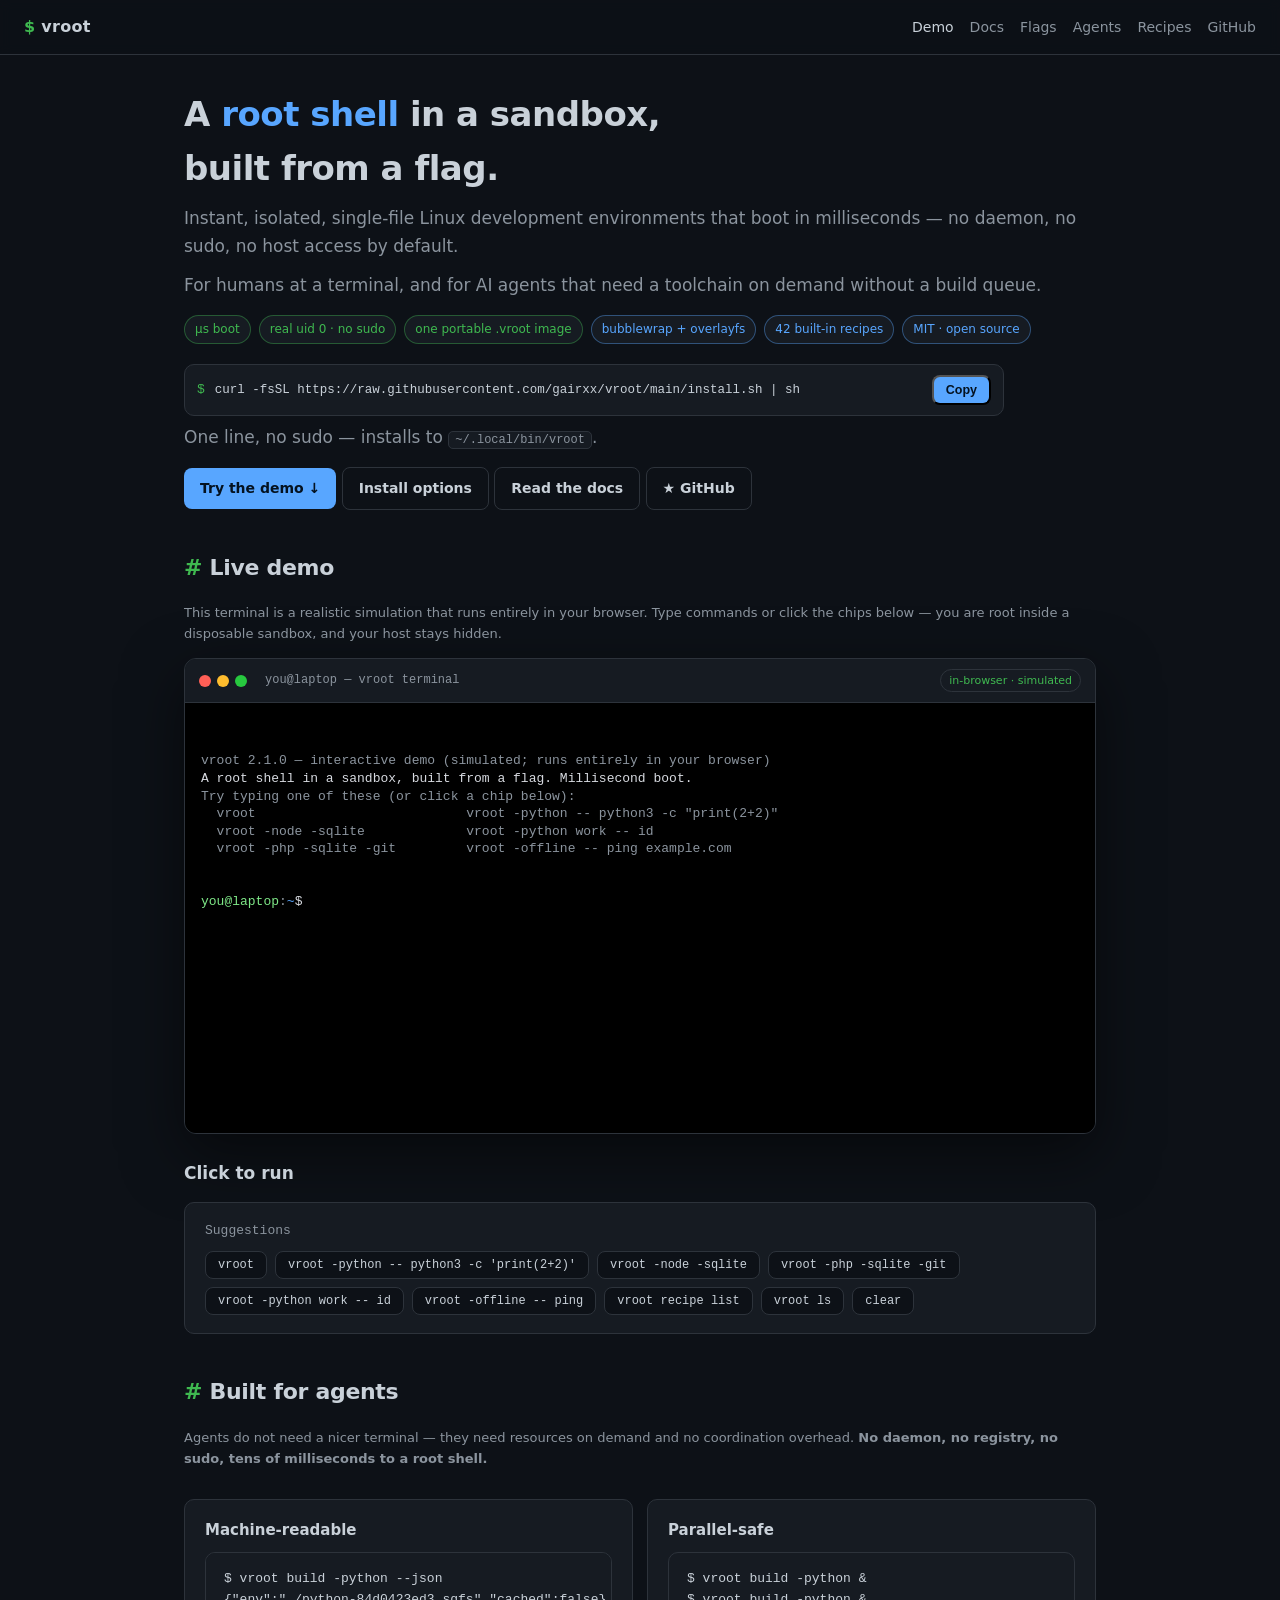
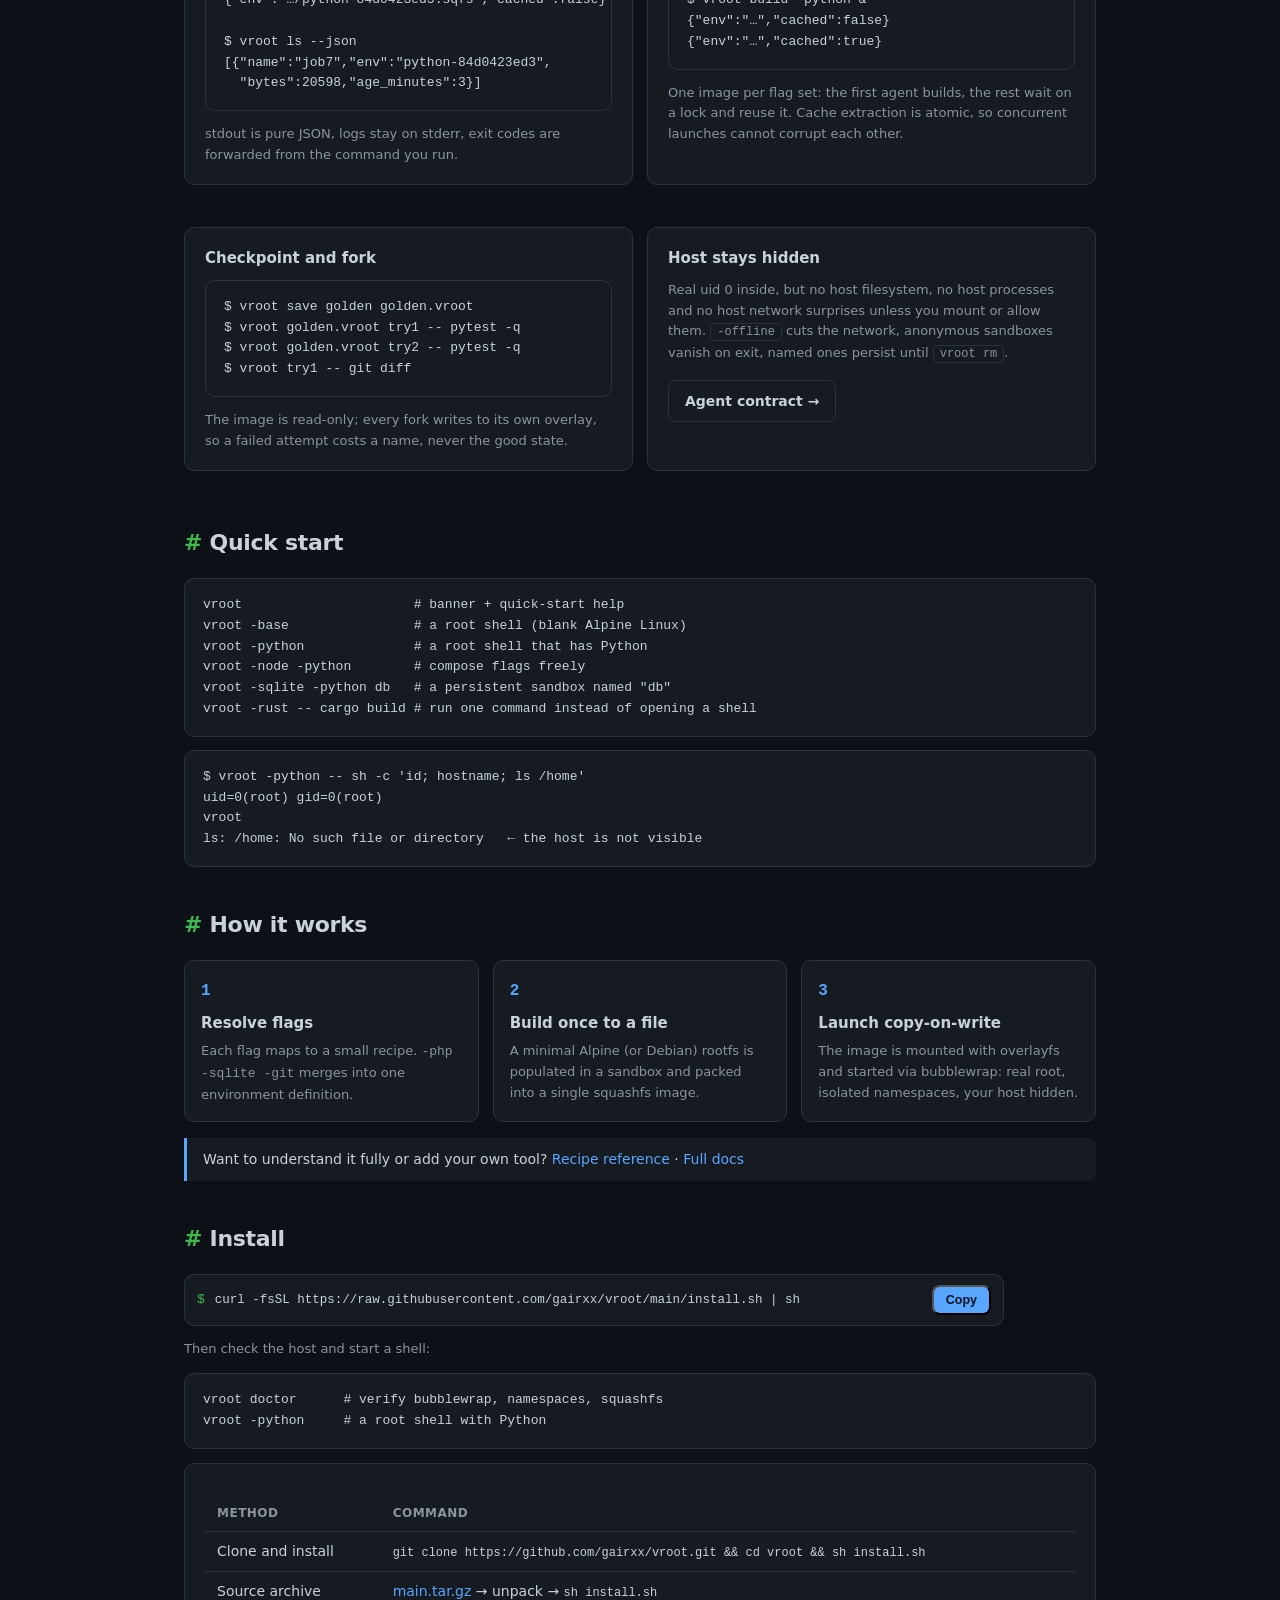
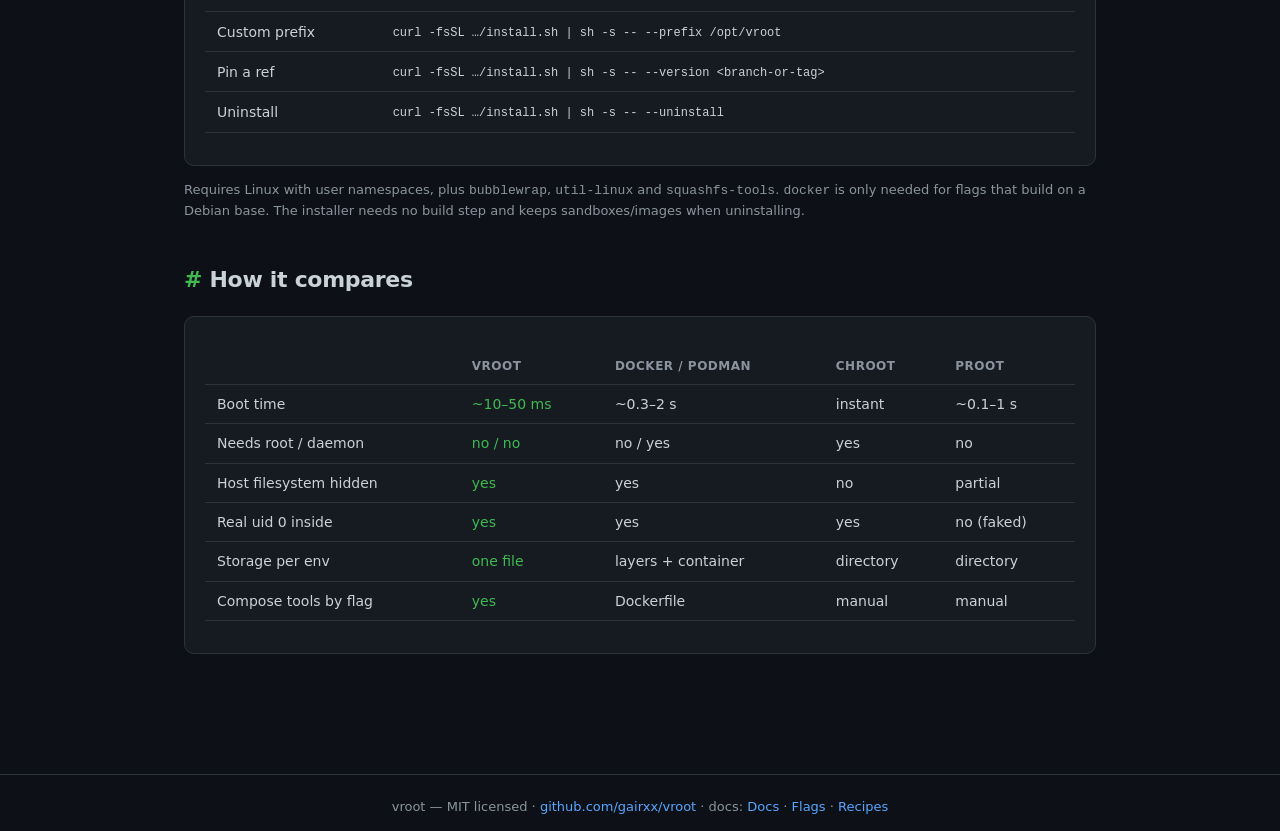
==== commit 8b55e682: "site: built-for-agents section with JSON, parallel and fork examples" ====
--- a/index.html
+++ b/index.html
@@ -21,6 +21,7 @@
     <a href="." class="active">Demo</a>
     <a href="docs.html">Docs</a>
     <a href="flags.html">Flags</a>
+    <a href="#agents">Agents</a>
     <a href="recipes.html">Recipes</a>
     <a href="https://github.com/gairxx/vroot" target="_blank" rel="noopener">GitHub</a>
   </div>
@@ -32,6 +33,8 @@
     <h1>A <span class="accent">root shell</span> in a sandbox,<br>built from a flag.</h1>
     <p>Instant, isolated, single-file Linux development environments that boot in
     milliseconds — no daemon, no sudo, no host access by default.</p>
+    <p class="note" style="margin-top:-4px">For humans at a terminal, and for AI
+    agents that need a toolchain on demand without a build queue.</p>
     <div class="badges">
       <span class="badge g">µs boot</span>
       <span class="badge g">real uid 0 · no sudo</span>
@@ -89,6 +92,56 @@
         <button class="chip" onclick="vrootDemoRun('vroot recipe list')">vroot recipe list</button>
         <button class="chip" onclick="vrootDemoRun('vroot ls')">vroot ls</button>
         <button class="chip" onclick="vrootDemoRun('clear')">clear</button>
+      </div>
+    </div>
+  </section>
+
+  <!-- ================= AGENTS ================= -->
+  <section id="agents">
+    <h2><span class="hash">#</span> Built for agents</h2>
+    <p class="note">Agents do not need a nicer terminal — they need resources on
+    demand and no coordination overhead. <b>No daemon, no registry, no sudo, tens
+    of milliseconds to a root shell.</b></p>
+
+    <div class="grid2">
+      <div class="card">
+        <h4>Machine-readable</h4>
+        <pre class="code-block"><code>$ vroot build -python --json
+{"env":"…/python-84d0423ed3.sqfs","cached":false}
+
+$ vroot ls --json
+[{"name":"job7","env":"python-84d0423ed3",
+  "bytes":20598,"age_minutes":3}]</code></pre>
+        <p class="note">stdout is pure JSON, logs stay on stderr, exit codes are
+        forwarded from the command you run.</p>
+      </div>
+      <div class="card">
+        <h4>Parallel-safe</h4>
+        <pre class="code-block"><code>$ vroot build -python &amp;
+$ vroot build -python &amp;
+{"env":"…","cached":false}
+{"env":"…","cached":true}</code></pre>
+        <p class="note">One image per flag set: the first agent builds, the rest
+        wait on a lock and reuse it. Cache extraction is atomic, so concurrent
+        launches cannot corrupt each other.</p>
+      </div>
+      <div class="card">
+        <h4>Checkpoint and fork</h4>
+        <pre class="code-block"><code>$ vroot save golden golden.vroot
+$ vroot golden.vroot try1 -- pytest -q
+$ vroot golden.vroot try2 -- pytest -q
+$ vroot try1 -- git diff</code></pre>
+        <p class="note">The image is read-only; every fork writes to its own
+        overlay, so a failed attempt costs a name, never the good state.</p>
+      </div>
+      <div class="card">
+        <h4>Host stays hidden</h4>
+        <p class="note" style="margin-top:0">Real uid 0 inside, but no host
+        filesystem, no host processes and no host network surprises unless you
+        mount or allow them. <code class="inline">-offline</code> cuts the network,
+        anonymous sandboxes vanish on exit, named ones persist until
+        <code class="inline">vroot rm</code>.</p>
+        <p><a class="btn ghost" href="https://github.com/gairxx/vroot/blob/main/docs/AGENTS.md" target="_blank" rel="noopener">Agent contract →</a></p>
       </div>
     </div>
   </section>
@@ -232,4 +285,4 @@
   }
 </script>
 </body>
-</html>+</html>
--- a/style.css
+++ b/style.css
@@ -137,6 +137,10 @@
 .badge.b { color: var(--accent); border-color: rgba(88,166,255,.4); }
 
 /* ---------- steps ---------- */
+.grid2 { display: grid; grid-template-columns: repeat(auto-fit, minmax(300px, 1fr)); gap: 14px; margin: 16px 0; }
+.grid2 .card h4 { margin: 0 0 10px; font-size: 15px; }
+.grid2 .card p:last-child { margin-bottom: 0; }
+.grid2 .code-block { margin: 0 0 10px; }
 .steps { display: grid; grid-template-columns: repeat(auto-fit, minmax(220px, 1fr)); gap: 14px; margin: 16px 0; }
 .step { background: var(--bg2); border: 1px solid var(--border); border-radius: 10px; padding: 16px; }
 .step .n { color: var(--accent); font-weight: 700; font-family: ui-monospace, monospace; }
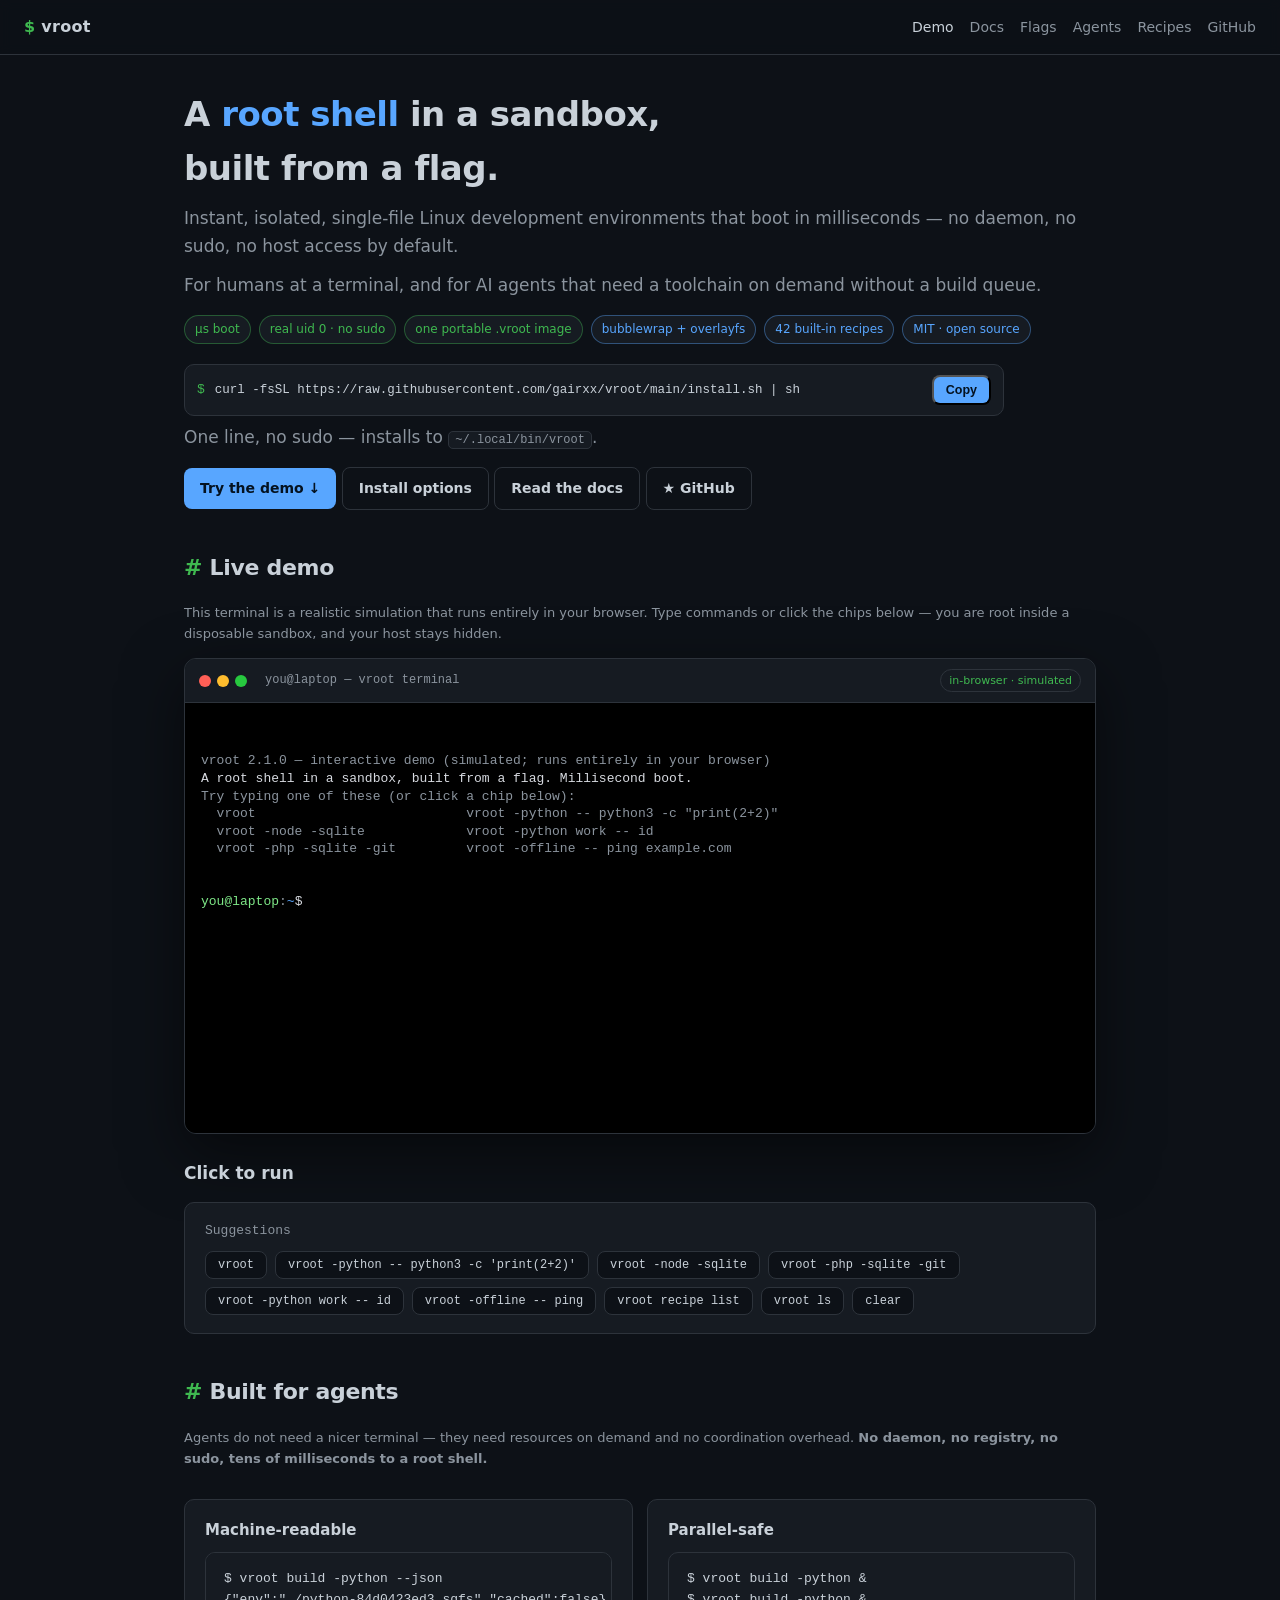
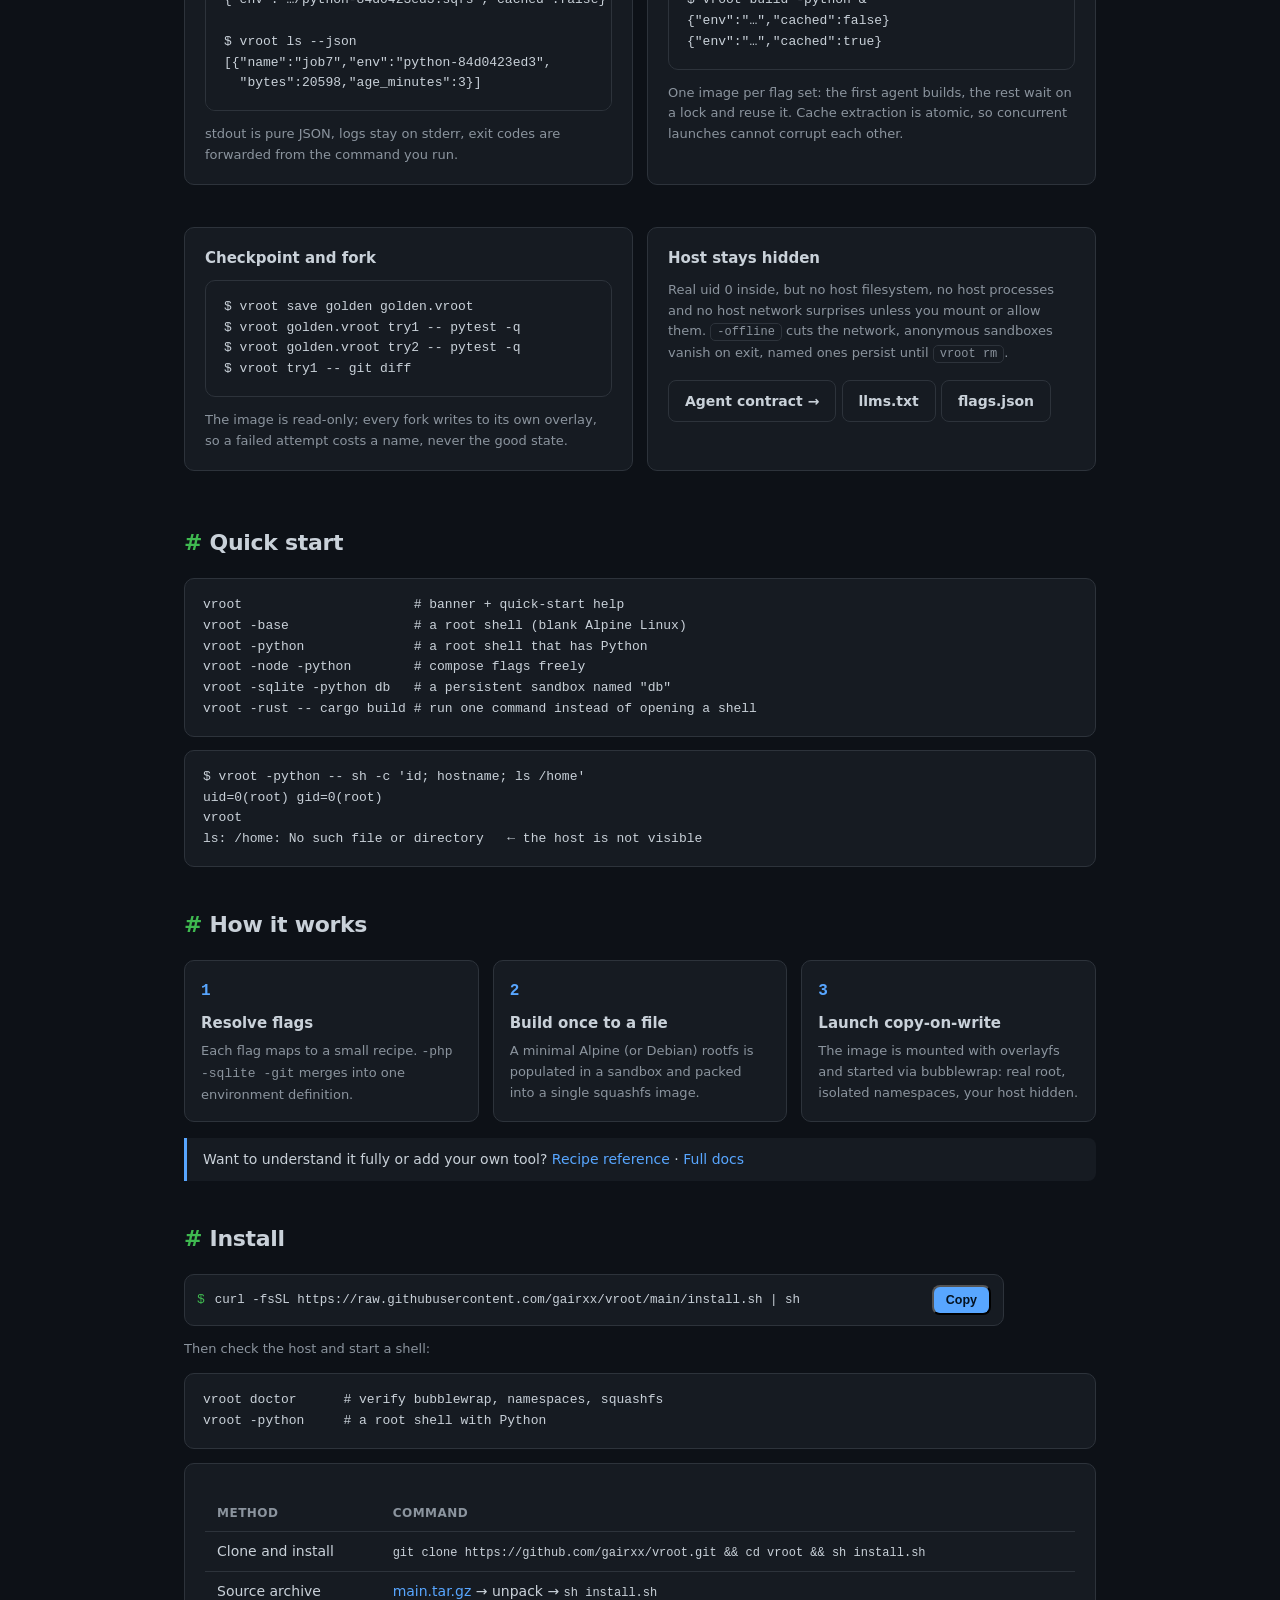
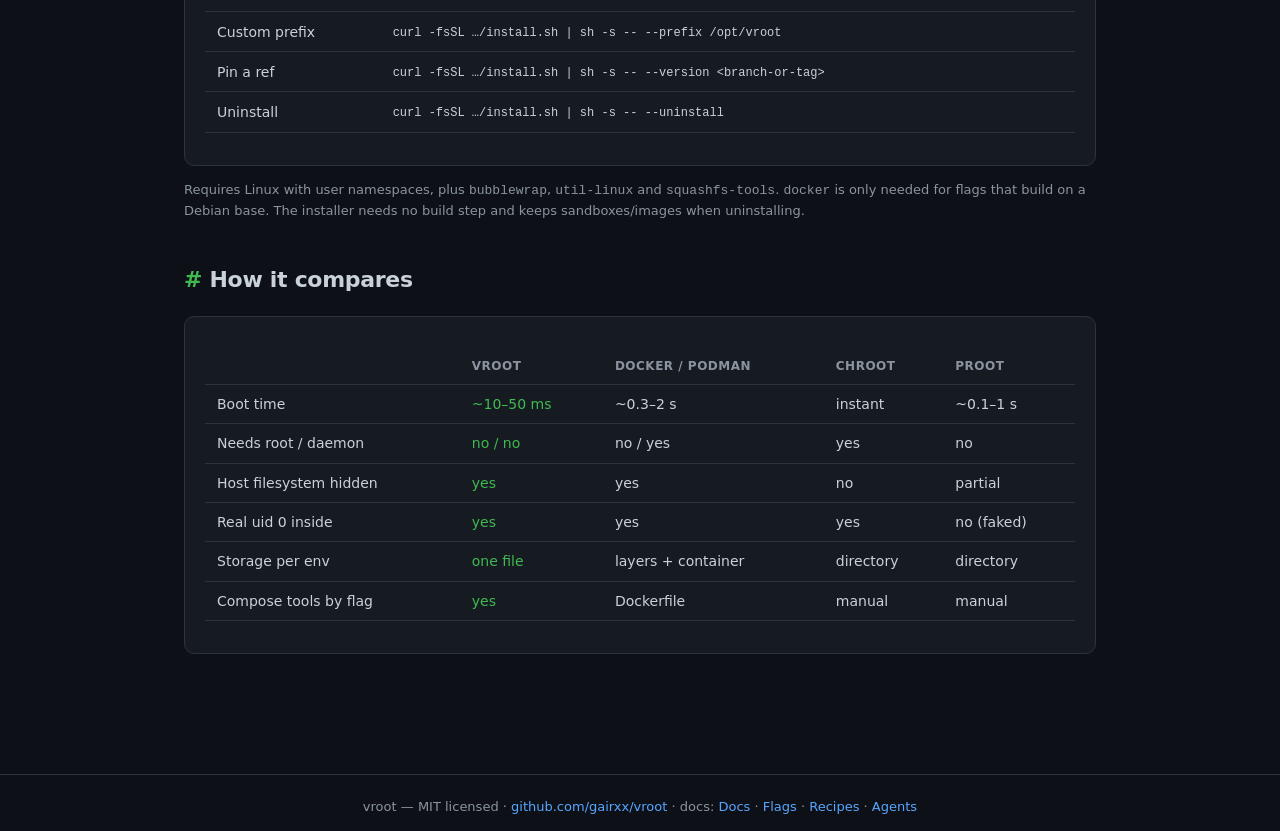
==== commit 631b56ef: "site: add Agents to nav on index and recipes; fix base typo" ====
--- a/index.html
+++ b/index.html
@@ -21,7 +21,7 @@
     <a href="." class="active">Demo</a>
     <a href="docs.html">Docs</a>
     <a href="flags.html">Flags</a>
-    <a href="#agents">Agents</a>
+    <a href="agents.html">Agents</a>
     <a href="recipes.html">Recipes</a>
     <a href="https://github.com/gairxx/vroot" target="_blank" rel="noopener">GitHub</a>
   </div>
@@ -141,7 +141,9 @@
         mount or allow them. <code class="inline">-offline</code> cuts the network,
         anonymous sandboxes vanish on exit, named ones persist until
         <code class="inline">vroot rm</code>.</p>
-        <p><a class="btn ghost" href="https://github.com/gairxx/vroot/blob/main/docs/AGENTS.md" target="_blank" rel="noopener">Agent contract →</a></p>
+        <p><a class="btn ghost" href="agents.html">Agent contract →</a>
+        <a class="btn ghost" href="llms.txt">llms.txt</a>
+        <a class="btn ghost" href="flags.json">flags.json</a></p>
       </div>
     </div>
   </section>
@@ -237,7 +239,7 @@
 
 <footer>
   vroot — MIT licensed · <a href="https://github.com/gairxx/vroot" target="_blank" rel="noopener">github.com/gairxx/vroot</a>
-  · docs: <a href="docs.html">Docs</a> · <a href="flags.html">Flags</a> · <a href="recipes.html">Recipes</a>
+  · docs: <a href="docs.html">Docs</a> · <a href="flags.html">Flags</a> · <a href="recipes.html">Recipes</a> · <a href="agents.html">Agents</a>
 </footer>
 
 <script src="app.js"></script>
